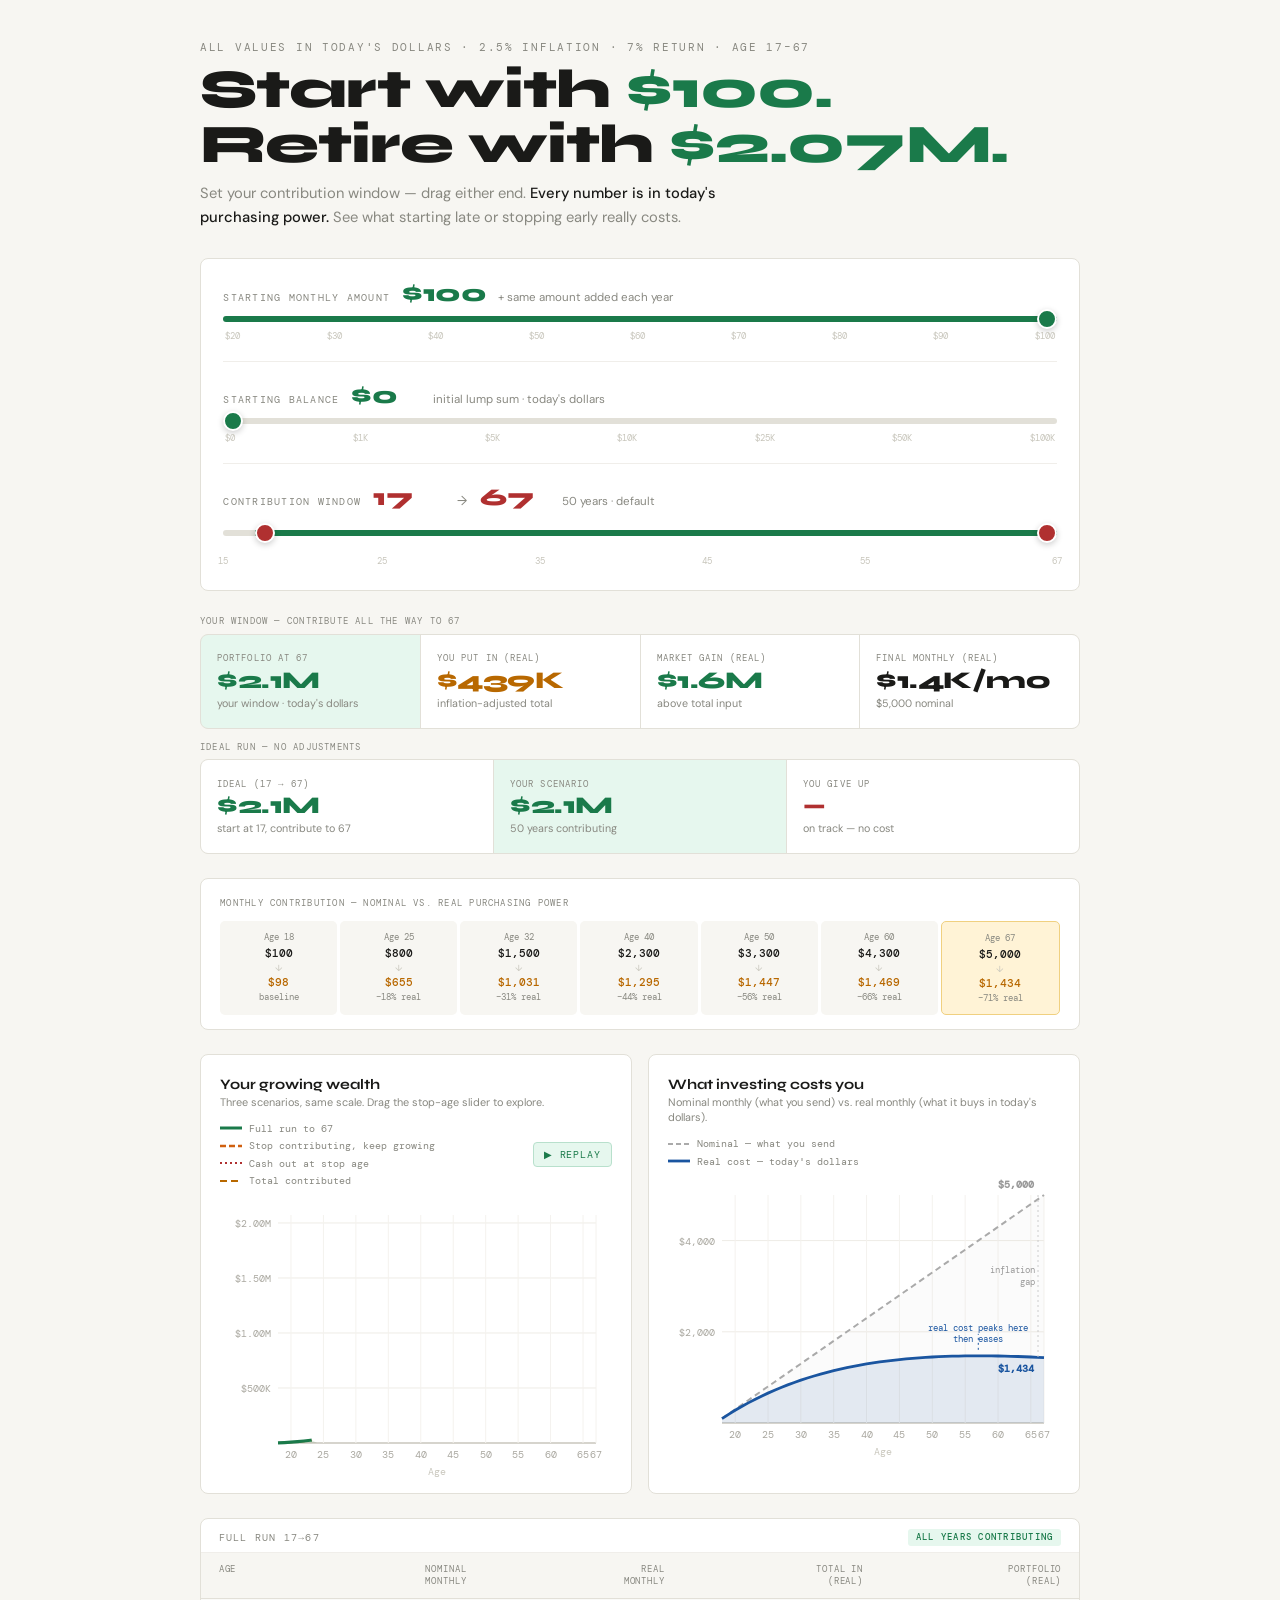
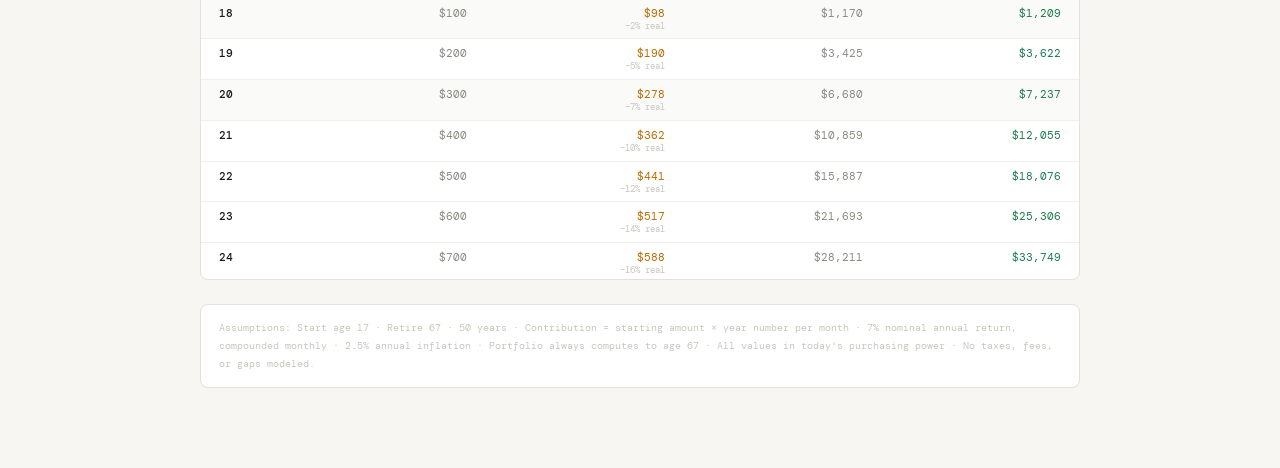
==== hundred-dollar-habit.html @ 75560ba8 "fix: move pointer:coarse rules after dual-range base CSS so touch sizes apply" ====
<!DOCTYPE html>
<html lang="en">
<head>
<meta charset="UTF-8">
<meta name="viewport" content="width=device-width, initial-scale=1.0">
<meta name="description" content="See what happens when you invest $100 a month starting at 17 — every number in today's purchasing power.">
<meta property="og:title" content="The $100 Habit — Retire with millions?">
<meta property="og:description" content="Invest $100/mo starting at 17. Every number is in today's purchasing power. Drag the sliders to see what stopping early really costs.">
<meta property="og:type" content="website">
<meta name="theme-color" content="#f7f6f2">
<title>The $100 Habit</title>
<link href="https://fonts.googleapis.com/css2?family=Syne:wght@700;800&family=DM+Mono:wght@400;500&family=DM+Sans:wght@300;400;500&display=swap" rel="stylesheet">
<style>
*,*::before,*::after{box-sizing:border-box;margin:0;padding:0}
:root{
  --bg:#f7f6f2;--surface:#fff;--border:#e2e0d8;--rule:#f0eeea;
  --ink:#1a1a18;--muted:#888880;--faint:#c8c6bc;
  --green:#1a7a4a;--green-l:#e6f7ee;--green-d:#0f4f30;
  --amber:#b86800;--amber-l:#fff3d6;
  --red:#b03030;--red-l:#fdecea;
  --orange:#d06010;--orange-l:#fff0e0;
  --blue:#1a55a0;--blue-l:#e4eefb;
  --head:'Syne',sans-serif;--mono:'DM Mono',monospace;--body:'DM Sans',sans-serif;
}
body{background:var(--bg);color:var(--ink);font-family:var(--body);min-height:100vh;padding:2.5rem 1.5rem 5rem}
.wrap{max-width:880px;margin:0 auto}

.eyebrow{font-family:var(--mono);font-size:.67rem;letter-spacing:.16em;text-transform:uppercase;color:var(--muted);margin-bottom:.5rem}
h1{font-family:var(--head);font-size:clamp(1.9rem,5vw,3.4rem);font-weight:800;line-height:1.02;letter-spacing:-.02em;margin-bottom:.5rem}
h1 em{font-style:normal;color:var(--green)}
.subtitle{font-size:.92rem;color:var(--muted);line-height:1.65;max-width:560px;margin-bottom:1.8rem}
.subtitle strong{color:var(--ink);font-weight:500}

/* SLIDERS */
.sliders-wrap{background:var(--surface);border:1px solid var(--border);border-radius:8px;padding:1.2rem 1.4rem;margin-bottom:1.5rem;display:flex;flex-direction:column;gap:1.2rem}
.slider-row{display:flex;flex-direction:column;gap:.5rem}
.slider-top{display:flex;align-items:baseline;gap:.75rem;flex-wrap:wrap}
.slider-label{font-family:var(--mono);font-size:.6rem;letter-spacing:.13em;text-transform:uppercase;color:var(--muted)}
.slider-val{font-family:var(--head);font-size:1.5rem;font-weight:800;letter-spacing:-.02em;min-width:70px}
.slider-val.green{color:var(--green)}
.slider-val.red{color:var(--red)}
.slider-sub{font-size:.72rem;color:var(--muted)}
.slider-divider{border:none;border-top:1px solid var(--rule);margin:0}

input[type=range].green-track{--t:var(--green)}
input[type=range].red-track{--t:var(--red)}
input[type=range]{width:100%;-webkit-appearance:none;appearance:none;height:6px;border-radius:3px;
  background:linear-gradient(to right,var(--t,var(--green)) 0%,var(--t,var(--green)) var(--pct,50%),#e2e0d8 var(--pct,50%),#e2e0d8 100%);
  outline:none;cursor:pointer;touch-action:none;-webkit-tap-highlight-color:transparent}
input[type=range].green-track::-webkit-slider-thumb{-webkit-appearance:none;width:20px;height:20px;border-radius:50%;background:var(--green);border:2px solid #fff;box-shadow:0 2px 6px rgba(0,0,0,.2)}
input[type=range].red-track::-webkit-slider-thumb{-webkit-appearance:none;width:20px;height:20px;border-radius:50%;background:var(--red);border:2px solid #fff;box-shadow:0 2px 6px rgba(0,0,0,.2)}
input[type=range].green-track::-moz-range-thumb{width:20px;height:20px;border-radius:50%;background:var(--green);border:2px solid #fff}
input[type=range].red-track::-moz-range-thumb{width:20px;height:20px;border-radius:50%;background:var(--red);border:2px solid #fff}
.slider-ticks{display:flex;justify-content:space-between;font-family:var(--mono);font-size:.56rem;color:var(--faint);padding:0 2px}

/* STATS GRID */
.stats-full{display:grid;grid-template-columns:repeat(4,1fr);gap:1px;background:var(--border);border:1px solid var(--border);border-radius:8px;overflow:hidden;margin-bottom:.75rem}
.stats-stop{display:grid;grid-template-columns:repeat(3,1fr);gap:1px;background:var(--border);border:1px solid var(--border);border-radius:8px;overflow:hidden;margin-bottom:1.5rem}
.stat{background:var(--surface);padding:1.1rem 1rem}
.stat.hero-g{background:var(--green-l)}
.stat.hero-o{background:var(--orange-l)}
.stat.hero-r{background:var(--red-l)}
.st-label{font-family:var(--mono);font-size:.57rem;letter-spacing:.12em;text-transform:uppercase;color:var(--muted);margin-bottom:.3rem}
.st-val{font-family:var(--head);font-size:1.5rem;font-weight:800;letter-spacing:-.02em;line-height:1;margin-bottom:.18rem}
.st-val.g{color:var(--green)}.st-val.a{color:var(--amber)}.st-val.o{color:var(--orange)}.st-val.r{color:var(--red)}
.st-sub{font-size:.67rem;color:var(--muted)}
.stats-label{font-family:var(--mono);font-size:.58rem;letter-spacing:.13em;text-transform:uppercase;color:var(--muted);margin-bottom:.4rem}

/* DECAY */
.decay{background:var(--surface);border:1px solid var(--border);border-radius:8px;padding:1.1rem 1.2rem .9rem;margin-bottom:1.5rem}
.section-label{font-family:var(--mono);font-size:.59rem;letter-spacing:.13em;text-transform:uppercase;color:var(--muted);margin-bottom:.8rem}
.decay-row{display:flex;gap:3px}
.dc{flex:1;background:var(--bg);border-radius:5px;padding:.6rem .45rem;text-align:center}
.dc.last{background:var(--amber-l);border:1px solid #f0d080}
.dc-age{font-family:var(--mono);font-size:.57rem;color:var(--muted);margin-bottom:.2rem}
.dc-nom{font-family:var(--mono);font-size:.7rem;font-weight:500;color:var(--ink)}
.dc-arr{font-size:.55rem;color:var(--faint);margin:.1rem 0}
.dc-real{font-family:var(--mono);font-size:.7rem;font-weight:500;color:var(--amber)}
.dc-pct{font-family:var(--mono);font-size:.55rem;color:var(--muted);margin-top:.1rem}

/* CHARTS */
.charts{display:grid;grid-template-columns:1fr 1fr;gap:1rem;margin-bottom:1.5rem}
.chart-panel{background:var(--surface);border:1px solid var(--border);border-radius:8px;padding:1.3rem 1.2rem .9rem}
.cp-title{font-family:var(--head);font-size:.9rem;font-weight:700;margin-bottom:.12rem}
.cp-sub{font-size:.68rem;color:var(--muted);margin-bottom:.75rem;line-height:1.4}
.legend{display:flex;flex-direction:column;gap:.28rem;margin-bottom:.6rem}
.li{display:flex;align-items:center;gap:.42rem;font-size:.65rem;font-family:var(--mono);color:var(--muted)}
.li-sw{width:22px;height:12px;flex-shrink:0;display:flex;align-items:center}
.li-sw svg{width:22px;height:12px;overflow:visible}
.chart-outer{position:relative;width:100%;padding-bottom:72%}
.chart-outer canvas{position:absolute;inset:0;width:100%!important;height:100%!important;cursor:crosshair}

.replay-btn{display:inline-flex;align-items:center;gap:.4rem;font-family:var(--mono);font-size:.63rem;letter-spacing:.08em;text-transform:uppercase;color:var(--green);background:var(--green-l);border:1px solid #b8e0cc;border-radius:4px;padding:.32rem .65rem;cursor:pointer;margin-bottom:.6rem;transition:background .15s}
.replay-btn:hover{background:#d4f0e2}

/* TABLE */
.table-wrap{background:var(--surface);border:1px solid var(--border);border-radius:8px;overflow:hidden;margin-bottom:1.5rem}
.thead{display:grid;grid-template-columns:50px 1fr 1fr 1fr 1fr;background:var(--bg);border-bottom:1px solid var(--border);padding:.6rem 1.1rem;gap:4px}
.th{font-family:var(--mono);font-size:.57rem;letter-spacing:.1em;text-transform:uppercase;color:var(--muted);text-align:right;line-height:1.4}
.th:first-child{text-align:left}
.tbody{max-height:280px;overflow-y:auto}
.tbody::-webkit-scrollbar{width:3px}
.tbody::-webkit-scrollbar-thumb{background:var(--faint);border-radius:2px}
.trow{display:grid;grid-template-columns:50px 1fr 1fr 1fr 1fr;padding:.43rem 1.1rem;border-bottom:1px solid var(--rule);gap:4px;transition:background .1s}
.trow:hover{background:var(--bg)}
.trow.hi{background:#fafaf8}
.td{font-family:var(--mono);font-size:.69rem;color:var(--muted);text-align:right}
.td:first-child{text-align:left;color:var(--ink);font-weight:500}
.td.g{color:var(--green)}.td.a{color:var(--amber)}.td.o{color:var(--orange)}
.td .sub{display:block;font-size:.55rem;color:var(--faint)}

.table-mode-label{font-family:var(--mono);font-size:.6rem;letter-spacing:.13em;text-transform:uppercase;padding:.6rem 1.1rem .4rem;color:var(--muted);border-bottom:1px solid var(--rule);display:flex;justify-content:space-between;align-items:center}
.table-mode-label span.badge{font-size:.58rem;padding:.15rem .5rem;border-radius:3px;font-weight:500}
.badge-full{background:var(--green-l);color:var(--green)}
.badge-stop{background:var(--red-l);color:var(--red)}
.trow-divider{padding:.35rem 1.1rem;background:#fdf0ee;border-bottom:1px solid #f0c8c0;border-top:1px solid #f0c8c0;font-family:var(--mono);font-size:.62rem;color:var(--red);letter-spacing:.05em}
.trow.stop-row{border-left:3px solid var(--red);background:#fef8f8}
.trow.coasting{border-left:3px solid #d06010;background:#fffaf5}
.trow.coasting .td:nth-child(2),.trow.coasting .td:nth-child(3){color:var(--faint)}

.footnote{font-family:var(--mono);font-size:.6rem;color:var(--faint);line-height:1.85;padding:.9rem 1.1rem;border:1px solid var(--border);border-radius:8px;background:var(--surface)}

#tip{position:fixed;background:#1c1c1a;color:#f0f0ec;border-radius:7px;padding:.7rem .95rem;font-family:var(--mono);font-size:.65rem;pointer-events:none;z-index:200;display:none;line-height:1.85;min-width:220px;box-shadow:0 6px 24px rgba(0,0,0,.28)}
.tip-head{font-family:var(--head);font-weight:700;font-size:.85rem;margin-bottom:.35rem;border-bottom:1px solid #333;padding-bottom:.3rem}
.tip-g{color:#5fd48a}.tip-o{color:#f0a050}.tip-r{color:#f07070}.tip-a{color:#f0b040}.tip-b{color:#70b0f0}.tip-m{color:#888;font-size:.6rem;margin-top:.15rem}

@media(max-width:700px){
  .stats-full,.stats-stop{grid-template-columns:1fr 1fr}
  .stats-stop .stat:last-child{grid-column:1/-1}
  .st-val{font-size:1.35rem}
  .stat{padding:1rem .85rem}
}
@media(max-width:620px){
  body{padding:1.5rem 1rem 3rem}
  .sliders-wrap{padding:1rem .9rem;gap:1rem}
  .slider-val{font-size:1.25rem;min-width:54px}
  .slider-ticks span:nth-child(even){display:none}
  .charts{grid-template-columns:1fr}
  .chart-outer{padding-bottom:62%}
  .decay-row{flex-wrap:wrap}
  .dc{min-width:calc(33% - 3px)}
  .thead,.trow{grid-template-columns:44px 1fr 1fr 1fr}
  .th:nth-child(3),.td:nth-child(3){display:none}
  .thead,.trow{padding-left:.8rem;padding-right:.8rem}
  #tip{min-width:0;max-width:calc(100vw - 20px)}
}
@media(max-width:380px){
  .st-val{font-size:1.2rem}
  .subtitle{font-size:.85rem}
}
/* Dual-handle range slider */
.dual-range{position:relative;height:22px;margin:2px 0}
.dual-track{position:absolute;top:50%;left:0;right:0;height:6px;border-radius:3px;transform:translateY(-50%);pointer-events:none;background:var(--border)}
.dual-range input[type=range]{position:absolute;top:50%;left:0;transform:translateY(-50%);width:100%;margin:0;height:6px;background:transparent;pointer-events:none;-webkit-appearance:none;appearance:none;outline:none}
.dual-range input[type=range]::-webkit-slider-thumb{pointer-events:all;-webkit-appearance:none;width:20px;height:20px;border-radius:50%;background:var(--red);border:2px solid #fff;box-shadow:0 2px 6px rgba(0,0,0,.2);cursor:pointer}
.dual-range input[type=range]::-moz-range-thumb{pointer-events:all;width:20px;height:20px;border-radius:50%;background:var(--red);border:2px solid #fff;cursor:pointer}
/* Absolutely-positioned ticks so they align precisely with slider positions */
.window-ticks{position:relative;height:16px;margin-top:1px}
.window-ticks span{position:absolute;transform:translateX(-50%);font-family:var(--mono);font-size:.56rem;color:var(--faint)}

/* bigger touch targets on touch devices — must come after base slider rules */
@media(pointer:coarse){
  .slider-row>input[type=range]{height:26px;background-clip:content-box;padding:10px 0}
  input[type=range].green-track::-webkit-slider-thumb,
  input[type=range].red-track::-webkit-slider-thumb{width:26px;height:26px}
  input[type=range].green-track::-moz-range-thumb,
  input[type=range].red-track::-moz-range-thumb{width:26px;height:26px}
  .dual-range{height:32px}
  .dual-range input[type=range]{height:32px}
  .dual-range input[type=range]::-webkit-slider-thumb{width:26px;height:26px}
  .dual-range input[type=range]::-moz-range-thumb{width:26px;height:26px}
}
</style>
</head>
<body>
<div class="wrap">

<p class="eyebrow" id="eyebrow">All Values in Today's Dollars · 2.5% Inflation · 7% Return · Age 17–67</p>
<h1>Start with <em id="h1-amount">$100.</em><br>Retire with <em id="h1-result">$2.1M.</em></h1>
<p class="subtitle">Set your contribution window — drag either end. <strong>Every number is in today's purchasing power.</strong> See what starting late or stopping early really costs.</p>

<!-- SLIDERS -->
<div class="sliders-wrap">
  <div class="slider-row">
    <div class="slider-top">
      <span class="slider-label">Starting monthly amount</span>
      <span class="slider-val green" id="amt-display">$100</span>
      <span class="slider-sub">+ same amount added each year</span>
    </div>
    <input type="range" class="green-track" id="amt-slider" min="1" max="9" value="9" step="1">
    <div class="slider-ticks">
      <span>$20</span><span>$30</span><span>$40</span><span>$50</span><span>$60</span>
      <span>$70</span><span>$80</span><span>$90</span><span>$100</span>
    </div>
  </div>
  <hr class="slider-divider">
  <div class="slider-row">
    <div class="slider-top">
      <span class="slider-label">Starting balance</span>
      <span class="slider-val green" id="init-display">$0</span>
      <span class="slider-sub">initial lump sum · today's dollars</span>
    </div>
    <input type="range" class="green-track" id="init-slider" min="0" max="6" value="0" step="1">
    <div class="slider-ticks">
      <span>$0</span><span>$1K</span><span>$5K</span><span>$10K</span><span>$25K</span><span>$50K</span><span>$100K</span>
    </div>
  </div>
  <hr class="slider-divider">
  <div class="slider-row">
    <div class="slider-top">
      <span class="slider-label">Contribution window</span>
      <span class="slider-val red" id="start-age-display">17</span>
      <span class="slider-sub" style="font-size:.82rem;padding:0 .1rem">→</span>
      <span class="slider-val red" id="stop-age-display">67</span>
      <span class="slider-sub" id="window-sub">50 years · default</span>
    </div>
    <div class="dual-range">
      <div class="dual-track" id="dual-track"></div>
      <input type="range" id="start-age-slider" min="15" max="67" value="17" step="1">
      <input type="range" id="stop-age-slider" min="15" max="67" value="67" step="1">
    </div>
    <div class="window-ticks">
      <span style="left:0%">15</span>
      <span style="left:19%">25</span>
      <span style="left:38%">35</span>
      <span style="left:58%">45</span>
      <span style="left:77%">55</span>
      <span style="left:100%">67</span>
    </div>
  </div>
</div>

<!-- FULL-RUN STATS -->
<div class="stats-label" id="full-stats-label">Your window — contribute all the way to 67</div>
<div class="stats-full" id="stats-full"></div>

<!-- COMPARISON STATS -->
<div id="stop-stats-wrap">
  <div class="stats-label" id="stop-stats-label">vs. ideal (start at 17, full run)</div>
  <div class="stats-stop" id="stats-stop"></div>
</div>

<div class="decay">
  <div class="section-label">Monthly contribution — nominal vs. real purchasing power</div>
  <div class="decay-row" id="decay-row"></div>
</div>

<div class="charts">
  <div class="chart-panel">
    <div class="cp-title">Your growing wealth</div>
    <div class="cp-sub">Three scenarios, same scale. Drag the stop-age slider to explore.</div>
    <div style="display:flex;align-items:center;justify-content:space-between;flex-wrap:wrap;gap:.5rem">
      <div class="legend">
        <div class="li"><div class="li-sw"><svg><line x1="0" y1="6" x2="22" y2="6" stroke="#1a7a4a" stroke-width="3"/></svg></div>Full run to 67</div>
        <div class="li"><div class="li-sw"><svg><line x1="0" y1="6" x2="22" y2="6" stroke="#d06010" stroke-width="2.5" stroke-dasharray="6,3"/></svg></div>Stop contributing, keep growing</div>
        <div class="li"><div class="li-sw"><svg><line x1="0" y1="6" x2="22" y2="6" stroke="#b03030" stroke-width="2" stroke-dasharray="2,3"/></svg></div>Cash out at stop age</div>
        <div class="li"><div class="li-sw"><svg><line x1="0" y1="6" x2="22" y2="6" stroke="#b86800" stroke-width="1.8" stroke-dasharray="7,4"/></svg></div>Total contributed</div>
      </div>
      <button class="replay-btn" id="replay-btn">▶ replay</button>
    </div>
    <div class="chart-outer"><canvas id="chart1"></canvas></div>
  </div>
  <div class="chart-panel">
    <div class="cp-title">What investing costs you</div>
    <div class="cp-sub">Nominal monthly (what you send) vs. real monthly (what it buys in today's dollars).</div>
    <div class="legend">
      <div class="li"><div class="li-sw"><svg><line x1="0" y1="6" x2="22" y2="6" stroke="#aaa" stroke-width="2" stroke-dasharray="5,3"/></svg></div>Nominal — what you send</div>
      <div class="li"><div class="li-sw"><svg><line x1="0" y1="6" x2="22" y2="6" stroke="#1a55a0" stroke-width="2.8"/></svg></div>Real cost — today's dollars</div>
    </div>
    <div class="chart-outer"><canvas id="chart2"></canvas></div>
  </div>
</div>

<div class="table-wrap">
  <div class="table-mode-label" id="table-mode-label"></div>
  <div class="thead">
    <div class="th">Age</div>
    <div class="th">Nominal<br>Monthly</div>
    <div class="th">Real<br>Monthly</div>
    <div class="th">Total In<br>(Real)</div>
    <div class="th">Portfolio<br>(Real)</div>
  </div>
  <div class="tbody" id="tbody"></div>
</div>

<div class="footnote" id="footnote">
  Assumptions: Start age 17 · Retire 67 · 50 years · Contribution = starting amount × year number per month · 7% nominal annual return, compounded monthly · 2.5% annual inflation · Portfolio always computes to age 67 · All values in today's purchasing power · No taxes, fees, or gaps modeled.
</div>
</div>
<div id="tip"></div>

<script>
// ── MODEL ─────────────────────────────────────────────────
const EA=67, MN=0.07/12, MI=0.025/12, WIN_MIN=15;
let rows=[], startAmt=100, initAmt=0, startAge=17, stopAge=67, cachedStopRows=[];

function buildRows(start){
  let port=initAmt,infl=1,totNom=0;
  const r=[];
  for(let yr=1;yr<=EA-startAge;yr++){
    const mNom=start*yr;
    for(let m=0;m<12;m++){
      port=port*(1+MN)+mNom;
      totNom+=mNom;
      infl*=(1+MI);
    }
    r.push({age:startAge+yr,yr,mNom,mReal:mNom/infl,totNom,
      totReal:totNom/infl,portReal:port/infl,portNom:port});
  }
  return r;
}

// contributions stop at sAge but portfolio keeps compounding to EA
function buildStopRows(start,sAge){
  let port=initAmt,infl=1,totNom=0;
  const r=[];
  for(let yr=1;yr<=EA-startAge;yr++){
    const age=startAge+yr;
    const mNom=age<=sAge?start*yr:0;
    for(let m=0;m<12;m++){
      port=port*(1+MN)+mNom;
      totNom+=mNom;
      infl*=(1+MI);
    }
    r.push({age,portReal:port/infl,totReal:totNom/infl});
  }
  return r;
}

function cf(n){return '$'+Math.round(n).toLocaleString()}
function sf(n){
  if(n>=1e6)return '$'+(n/1e6).toFixed(2)+'M';
  if(n>=1e3)return '$'+(n/1e3).toFixed(0)+'K';
  return '$'+Math.round(n);
}
// Compact format for stat tiles: $2.1M / $847K / $1.4K
function ssf(n){
  if(n>=1e6)return '$'+(n/1e6).toFixed(1)+'M';
  if(n>=100e3)return '$'+(n/1e3).toFixed(0)+'K';
  if(n>=1e3)return '$'+(n/1e3).toFixed(1)+'K';
  return '$'+Math.round(n);
}
// Pick clean y-axis gridlines (~5 ticks) for any maxP
function niceYTicks(maxP,target=5){
  const raw=maxP/target;
  const mag=Math.pow(10,Math.floor(Math.log10(raw)));
  const step=[1,2,2.5,5,10].map(f=>f*mag).find(s=>s>=raw)||10*mag;
  const ticks=[];
  for(let v=step;v<=maxP*1.08;v+=step)ticks.push(v);
  return ticks;
}
// Reference portfolio: 17→67 full run at current startAmt (always the ideal baseline)
function baselinePort(start){
  let port=initAmt,infl=1;
  for(let yr=1;yr<=EA-17;yr++){
    const mNom=start*yr;
    for(let m=0;m<12;m++){port=port*(1+MN)+mNom;infl*=(1+MI);}
  }
  return port/infl;
}
// Dynamic x-axis age labels based on current startAge
function chartXAges(){
  const ages=[];
  let a=Math.ceil((startAge+1)/5)*5;
  while(a<=EA){ages.push(a);a+=5;}
  if(!ages.length||ages[ages.length-1]!==EA)ages.push(EA);
  return ages;
}

// ── ANIMATION ─────────────────────────────────────────────
let animProgress=0, animFrame=null;
const ANIM_DURATION=5000;

function startAnim(){
  if(window.matchMedia('(prefers-reduced-motion:reduce)').matches){animProgress=1;drawChart1();return;}
  if(animFrame){cancelAnimationFrame(animFrame);animFrame=null;}
  animProgress=0;
  const t0=performance.now();
  function step(now){
    const t=Math.min((now-t0)/ANIM_DURATION,1);
    animProgress=t<0.5?4*t*t*t:(1-Math.pow(-2*t+2,3)/2);
    drawChart1();
    if(t<1){animFrame=requestAnimationFrame(step);}
    else{animProgress=1;drawChart1();animFrame=null;}
  }
  animFrame=requestAnimationFrame(step);
}

// ── UI UPDATE ─────────────────────────────────────────────
function update(){
  cachedStopRows=buildStopRows(startAmt,stopAge);
  const L=rows[rows.length-1];
  const stopRows=cachedStopRows;
  const isDefault=startAge===17&&stopAge===EA;
  const isFullRun=stopAge===EA;
  const yrs=stopAge-startAge;

  // eyebrow + heading
  document.getElementById('eyebrow').textContent=
    `All Values in Today's Dollars · 2.5% Inflation · 7% Return · Age ${startAge}–67`;
  document.getElementById('h1-amount').textContent='$'+startAmt+'.';
  document.getElementById('h1-result').textContent=sf(L.portReal)+'.';

  // full-run stats (your window, always contributing to 67)
  document.getElementById('full-stats-label').textContent=
    isDefault?'Your window — contribute all the way to 67':
    `Your window (${startAge}→67) — full contribution run`;
  document.getElementById('stats-full').innerHTML=[
    {label:'Portfolio at 67',val:ssf(L.portReal),cls:'g',hero:'hero-g',sub:"your window · today's dollars"},
    {label:'You put in (real)',val:ssf(L.totReal+initAmt),cls:'a',hero:'',sub:initAmt>0?'contributions + starting balance':'inflation-adjusted total'},
    {label:'Market gain (real)',val:ssf(L.portReal-L.totReal-initAmt),cls:'g',hero:'',sub:'above total input'},
    {label:'Final monthly (real)',val:ssf(L.mReal)+'/mo',cls:'',hero:'',sub:'$'+L.mNom.toLocaleString()+' nominal'},
  ].map(x=>`<div class="stat ${x.hero}"><div class="st-label">${x.label}</div><div class="st-val ${x.cls}">${x.val}</div><div class="st-sub">${x.sub}</div></div>`).join('');

  // comparison stats: always baseline vs. your actual scenario (with stopAge applied)
  const baseP=baselinePort(startAmt);
  const yourP=stopRows[stopRows.length-1].portReal;
  const costP=Math.max(0,baseP-yourP);
  const costPct=Math.round(costP/baseP*100);
  const windowDesc=isDefault?`${yrs} years contributing`:
    isFullRun?`start ${startAge}, contribute to 67`:
    startAge===17?`stop at ${stopAge}, coast to 67`:
    `age ${startAge}→${stopAge}, coast to 67`;

  document.getElementById('stop-stats-label').textContent=
    isDefault?'Ideal run — no adjustments':
    startAge>17&&stopAge<EA?'Your window vs. ideal (17→67)':
    startAge>17?`Late start vs. ideal (17→67)`:
    `Early stop vs. ideal (17→67)`;

  document.getElementById('stats-stop').innerHTML=[
    {label:'Ideal (17 → 67)',val:ssf(baseP),cls:'g',hero:'',sub:'start at 17, contribute to 67'},
    {label:'Your scenario',val:ssf(yourP),cls:isDefault?'g':'o',hero:isDefault?'hero-g':'hero-o',sub:windowDesc},
    {label:'You give up',val:isDefault?'—':ssf(costP),cls:'r',hero:'',sub:isDefault?'on track — no cost':`${costPct}% of the ideal pot`},
  ].map(x=>`<div class="stat ${x.hero}"><div class="st-label">${x.label}</div><div class="st-val ${x.cls}">${x.val}</div><div class="st-sub">${x.sub}</div></div>`).join('');

  // decay strip: ages within the contribution window
  const decPool=[startAge+1,25,32,40,50,60].filter(a=>a>startAge&&a<=stopAge);
  const decAges=[...new Set([startAge+1,...decPool,...(stopAge<EA?[stopAge]:[]),67])].sort((a,b)=>a-b);
  document.getElementById('decay-row').innerHTML=decAges.map(age=>{
    const d=rows.find(r=>r.age===age)||rows[0];
    const pct=Math.round((1-d.mReal/d.mNom)*100);
    const isStop=age===stopAge&&age!==67;
    const isFirst=age===decAges[0];
    return `<div class="dc${isStop||age===67?' last':''}">
      <div class="dc-age">Age ${age}${isStop?' ★':''}</div>
      <div class="dc-nom">$${d.mNom.toLocaleString()}</div>
      <div class="dc-arr">↓</div>
      <div class="dc-real">$${Math.round(d.mReal).toLocaleString()}</div>
      <div class="dc-pct">${isFirst?'baseline':'−'+pct+'% real'}</div>
    </div>`;
  }).join('');

  // table
  const modeLabel=document.getElementById('table-mode-label');
  const hiSet=new Set([18,20,25,30,35,40,45,50,55,60,65,67]);

  if(isFullRun){
    modeLabel.innerHTML=`Full run ${startAge}→67 <span class="badge badge-full">all years contributing</span>`;
    document.getElementById('tbody').innerHTML=rows.map(r=>{
      const e=Math.round((1-r.mReal/r.mNom)*100);
      return `<div class="trow${hiSet.has(r.age)?' hi':''}">
        <div class="td">${r.age}</div>
        <div class="td">$${r.mNom.toLocaleString()}</div>
        <div class="td a">$${Math.round(r.mReal).toLocaleString()}<span class="sub">−${e}% real</span></div>
        <div class="td">${cf(r.totReal)}</div>
        <div class="td g">${cf(r.portReal)}</div>
      </div>`;
    }).join('');
  }else{
    modeLabel.innerHTML=`Stop at ${stopAge}, coast to 67 <span class="badge badge-stop">★ = stop point</span>`;
    let dividerInserted=false;
    document.getElementById('tbody').innerHTML=rows.map((r,i)=>{
      const sr=stopRows[i];
      const isStopRow=r.age===stopAge;
      const isCoasting=r.age>stopAge;
      const e=Math.round((1-r.mReal/r.mNom)*100);
      let divider='';
      if(isCoasting&&!dividerInserted){
        dividerInserted=true;
        divider=`<div class="trow-divider">▼ contributions stopped · portfolio compounding on its own to 67</div>`;
      }
      const rowClass=isStopRow?'stop-row':isCoasting?'coasting':hiSet.has(r.age)?'hi':'';
      const monthlyCell=isCoasting
        ?`<div class="td" style="color:var(--faint)">—</div><div class="td" style="color:var(--faint)">—</div>`
        :`<div class="td">$${r.mNom.toLocaleString()}</div>
           <div class="td a">$${Math.round(r.mReal).toLocaleString()}<span class="sub">−${e}% real</span></div>`;
      return divider+`<div class="trow ${rowClass}">
        <div class="td">${r.age}${isStopRow?' ★':''}</div>
        ${monthlyCell}
        <div class="td">${cf(sr.totReal)}</div>
        <div class="td ${isCoasting?'o':'g'}">${cf(sr.portReal)}</div>
      </div>`;
    }).join('');
  }

  drawChart1();
  drawChart2();
}

// ── SLIDERS ────────────────────────────────────────────────
const amtSlider=document.getElementById('amt-slider');
const initSlider=document.getElementById('init-slider');
const startAgeSlider=document.getElementById('start-age-slider');
const stopAgeSlider=document.getElementById('stop-age-slider');
const amounts=[20,30,40,50,60,70,80,90,100];
const initAmounts=[0,1000,5000,10000,25000,50000,100000];

function pct(slider){
  return ((+slider.value - +slider.min)/(+slider.max - +slider.min)*100)+'%';
}
function syncSlider(sl){sl.style.setProperty('--pct',pct(sl));}

function syncWindowSlider(){
  const pctL=(startAge-WIN_MIN)/(EA-WIN_MIN)*100;
  const pctR=(stopAge-WIN_MIN)/(EA-WIN_MIN)*100;
  document.getElementById('dual-track').style.background=
    `linear-gradient(to right,var(--border) ${pctL}%,var(--green) ${pctL}%,var(--green) ${pctR}%,var(--border) ${pctR}%)`;
  document.getElementById('start-age-display').textContent=startAge;
  document.getElementById('stop-age-display').textContent=stopAge;
  const yrs=stopAge-startAge;
  document.getElementById('window-sub').textContent=
    startAge===17&&stopAge===67?`${yrs} years · default`:`${yrs} year${yrs===1?'':'s'}`;
  // keep left thumb above right when handles are close, so user can always drag left
  startAgeSlider.style.zIndex=startAge>=stopAge-3?3:2;
}

amtSlider.addEventListener('input',()=>{
  startAmt=amounts[+amtSlider.value-1];
  document.getElementById('amt-display').textContent='$'+startAmt;
  syncSlider(amtSlider);
  rows=buildRows(startAmt);
  update();
});

initSlider.addEventListener('input',()=>{
  initAmt=initAmounts[+initSlider.value];
  document.getElementById('init-display').textContent=initAmt===0?'$0':ssf(initAmt);
  syncSlider(initSlider);
  rows=buildRows(startAmt);
  update();
});

startAgeSlider.addEventListener('input',()=>{
  startAge=Math.min(+startAgeSlider.value, stopAge-2);
  startAgeSlider.value=startAge;
  syncWindowSlider();
  rows=buildRows(startAmt);
  update();
});

stopAgeSlider.addEventListener('input',()=>{
  stopAge=Math.max(+stopAgeSlider.value, startAge+2);
  stopAgeSlider.value=stopAge;
  syncWindowSlider();
  update();
});

document.getElementById('replay-btn').addEventListener('click',startAnim);

// ── CANVAS HELPERS ─────────────────────────────────────────
const tip=document.getElementById('tip');
let hover1=-1,hover2=-1;

function setupCanvas(canvas){
  const W=canvas.offsetWidth,H=canvas.offsetHeight;
  if(!W||!H)return null;
  const dpr=window.devicePixelRatio||1;
  canvas.width=W*dpr;canvas.height=H*dpr;
  const ctx=canvas.getContext('2d');
  ctx.scale(dpr,dpr);
  return{ctx,W,H};
}

function drawAxes(ctx,W,H,PL,PR,PT,PB,yTicks,yMax,xAges,yFmt){
  const CW=W-PL-PR,CH=H-PT-PB;
  const xS=i=>PL+(i/(rows.length-1))*CW;
  const yS=v=>PT+CH-(v/yMax)*CH;
  ctx.font='10px DM Mono,monospace';
  yTicks.forEach(v=>{
    const y=yS(v);
    ctx.strokeStyle='#eeece6';ctx.lineWidth=1;
    ctx.beginPath();ctx.moveTo(PL,y);ctx.lineTo(W-PR,y);ctx.stroke();
    ctx.fillStyle='#aaa8a0';ctx.textAlign='right';
    ctx.fillText(yFmt(v),PL-7,y+4);
  });
  ctx.strokeStyle='#c8c6bc';ctx.lineWidth=1.5;
  ctx.beginPath();ctx.moveTo(PL,PT+CH);ctx.lineTo(W-PR,PT+CH);ctx.stroke();
  ctx.fillStyle='#aaa8a0';ctx.textAlign='center';
  xAges.forEach(age=>{
    const idx=rows.findIndex(r=>r.age===age);if(idx<0)return;
    const x=xS(idx);
    ctx.strokeStyle='#f4f2ee';ctx.lineWidth=1;
    ctx.beginPath();ctx.moveTo(x,PT);ctx.lineTo(x,PT+CH);ctx.stroke();
    ctx.fillText(age,x,PT+CH+15);
  });
  ctx.fillStyle='#c8c6bc';ctx.fillText('Age',PL+CW/2,H-4);
  return{xS,yS,CW,CH};
}

function clippedPath(ctx,xS,yS,vals,clipFrac){
  const count=Math.max(1,Math.floor(vals.length*clipFrac));
  ctx.beginPath();
  for(let i=0;i<count;i++){i===0?ctx.moveTo(xS(i),yS(vals[i])):ctx.lineTo(xS(i),yS(vals[i]));}
  if(clipFrac<1&&count<vals.length){
    const f=(vals.length*clipFrac)-Math.floor(vals.length*clipFrac);
    const x0=xS(count-1),x1=xS(count),y0=yS(vals[count-1]),y1=yS(vals[count]);
    ctx.lineTo(x0+(x1-x0)*f,y0+(y1-y0)*f);
  }
}

function areaLine(ctx,xS,yS,vals,color,width,dash,alpha,clip=1){
  const bot=yS(0);
  ctx.save();
  clippedPath(ctx,xS,yS,vals,clip);
  const ei=Math.min(Math.floor(vals.length*clip),vals.length-1);
  ctx.lineTo(xS(ei),bot);ctx.lineTo(xS(0),bot);ctx.closePath();
  ctx.globalAlpha=alpha;ctx.fillStyle=color;ctx.fill();
  ctx.restore();
  ctx.save();
  clippedPath(ctx,xS,yS,vals,clip);
  ctx.strokeStyle=color;ctx.lineWidth=width;ctx.setLineDash(dash);ctx.lineJoin='round';
  ctx.stroke();ctx.setLineDash([]);
  ctx.restore();
}

function dotAt(ctx,x,y,color){
  ctx.beginPath();ctx.arc(x,y,4.5,0,Math.PI*2);
  ctx.fillStyle=color;ctx.fill();
  ctx.strokeStyle='#fff';ctx.lineWidth=1.5;ctx.stroke();
}
function xhair(ctx,x,PT,CH){
  ctx.save();ctx.strokeStyle='#bbb';ctx.lineWidth=1;ctx.setLineDash([4,3]);
  ctx.beginPath();ctx.moveTo(x,PT);ctx.lineTo(x,PT+CH);ctx.stroke();
  ctx.setLineDash([]);ctx.restore();
}

// ── CHART 1: Wealth ───────────────────────────────────────
const c1=document.getElementById('chart1');
function drawChart1(){
  const res=setupCanvas(c1);if(!res)return;
  const{ctx,W,H}=res;
  const PL=58,PR=16,PT=18,PB=36,CH=H-PT-PB;

  const stopRows=cachedStopRows.length?cachedStopRows:buildStopRows(startAmt,stopAge);
  const maxP=Math.max(...rows.map(r=>r.portReal));
  const yTicks=niceYTicks(maxP);
  const{xS,yS}=drawAxes(ctx,W,H,PL,PR,PT,PB,yTicks,maxP,chartXAges(),sf);

  const clip=animProgress;
  const portVals=rows.map(r=>r.portReal);
  const contVals=rows.map(r=>r.totReal);

  areaLine(ctx,xS,yS,contVals,'#b86800',1.8,[7,4],0.05,clip);
  if(stopAge<EA){
    const stopGrowVals=stopRows.map(r=>r.portReal);
    areaLine(ctx,xS,yS,stopGrowVals,'#d06010',2.2,[6,3],0.06,clip);
  }
  areaLine(ctx,xS,yS,portVals,'#1a7a4a',3.2,[],0.10,clip);

  // stop-age vertical line + cash-out dot
  const stopIdx=rows.findIndex(r=>r.age===stopAge);
  if(stopAge<EA&&stopIdx>=0&&clip>=stopIdx/(rows.length-1)){
    const sx=xS(stopIdx);
    ctx.save();ctx.strokeStyle='#b03030';ctx.lineWidth=1.5;ctx.setLineDash([4,3]);
    ctx.beginPath();ctx.moveTo(sx,PT);ctx.lineTo(sx,PT+CH);ctx.stroke();
    ctx.setLineDash([]);
    ctx.font='9px DM Mono,monospace';ctx.fillStyle='#b03030';
    const cashY=yS(rows[stopIdx].portReal);
    dotAt(ctx,sx,cashY,'#b03030');
    // flip label left when stop line is near the right edge
    if(stopIdx/(rows.length-1)>0.75){ctx.textAlign='right';ctx.fillText('cash out: '+cf(rows[stopIdx].portReal),sx-6,cashY-7);}
    else{ctx.textAlign='left';ctx.fillText('cash out: '+cf(rows[stopIdx].portReal),sx+6,cashY-7);}
    ctx.restore();
  }

  // annotations + end labels only when fully drawn
  if(animProgress>=1){
    const L=rows[rows.length-1];
    const lastX=xS(rows.length-1);

    const accIdx=rows.findIndex(r=>r.age===42);
    if(accIdx>=0&&hover1<0){
      const ax=xS(accIdx),ay=yS(rows[accIdx].portReal);
      ctx.save();ctx.strokeStyle='#1a7a4a';ctx.lineWidth=1;ctx.setLineDash([2,3]);
      ctx.beginPath();ctx.moveTo(ax,ay-6);ctx.lineTo(ax,ay-24);ctx.stroke();
      ctx.setLineDash([]);
      ctx.font='9px DM Mono,monospace';ctx.fillStyle='#1a7a4a';ctx.textAlign='left';
      ctx.fillText('compounding takes off',ax+4,ay-26);
      ctx.restore();
    }

    ctx.font='bold 10px DM Mono,monospace';ctx.textAlign='left';
    ctx.fillStyle='#1a7a4a';
    ctx.fillText(cf(L.portReal),lastX-54,yS(L.portReal)-9);
    if(stopAge<EA){
      const sL=stopRows[stopRows.length-1];
      ctx.fillStyle='#d06010';
      ctx.fillText(cf(sL.portReal),lastX-54,yS(sL.portReal)+(sL.portReal<L.portReal?14:-9));
    }
  }

  // hover dots
  if(hover1>=0&&hover1<rows.length&&animProgress>=1){
    const r=rows[hover1];
    xhair(ctx,xS(hover1),PT,CH);
    dotAt(ctx,xS(hover1),yS(r.portReal),'#1a7a4a');
    if(stopAge<EA)dotAt(ctx,xS(hover1),yS(stopRows[hover1].portReal),'#d06010');
    dotAt(ctx,xS(hover1),yS(r.totReal),'#b86800');
  }
}

// ── CHART 2: Monthly cost ─────────────────────────────────
const c2=document.getElementById('chart2');
function drawChart2(){
  const res=setupCanvas(c2);if(!res)return;
  const{ctx,W,H}=res;
  const PL=54,PR=16,PT=18,PB=36,CH=H-PT-PB;
  const maxM=Math.max(...rows.map(r=>r.mNom));
  const yTicks=niceYTicks(maxM,4);

  const{xS,yS}=drawAxes(ctx,W,H,PL,PR,PT,PB,yTicks,maxM,chartXAges(),v=>'$'+v.toLocaleString());

  areaLine(ctx,xS,yS,rows.map(r=>r.mNom),'#aaa',2,[6,4],0.05);
  areaLine(ctx,xS,yS,rows.map(r=>r.mReal),'#1a55a0',2.8,[],0.10);

  // stop-age marker
  const stopIdx=rows.findIndex(r=>r.age===stopAge);
  if(stopAge<EA&&stopIdx>=0){
    const sx=xS(stopIdx);
    ctx.save();ctx.strokeStyle='#b03030';ctx.lineWidth=1.5;ctx.setLineDash([4,3]);
    ctx.beginPath();ctx.moveTo(sx,PT);ctx.lineTo(sx,PT+CH);ctx.stroke();
    ctx.setLineDash([]);
    ctx.font='9px DM Mono,monospace';ctx.fillStyle='#b03030';ctx.textAlign='center';
    ctx.fillText('stop',sx,PT+10);
    ctx.restore();
  }

  // gap bracket + peak annotation
  const L=rows[rows.length-1];
  const lastX=xS(rows.length-1);
  const nomY=yS(L.mNom),realY=yS(L.mReal);
  ctx.save();ctx.strokeStyle='#ccc';ctx.lineWidth=1;ctx.setLineDash([2,3]);
  ctx.beginPath();ctx.moveTo(lastX-6,nomY);ctx.lineTo(lastX-6,realY);ctx.stroke();
  ctx.setLineDash([]);
  ctx.font='9px DM Mono,monospace';ctx.fillStyle='#999';ctx.textAlign='right';
  ctx.fillText('inflation',lastX-9,(nomY+realY)/2-3);
  ctx.fillText('gap',lastX-9,(nomY+realY)/2+9);
  ctx.restore();

  const peakIdx=rows.reduce((b,r,i)=>r.mReal>rows[b].mReal?i:b,0);
  if(hover2<0){
    const px=xS(peakIdx),py=yS(rows[peakIdx].mReal);
    ctx.save();ctx.strokeStyle='#1a55a0';ctx.lineWidth=1;ctx.setLineDash([2,3]);
    ctx.beginPath();ctx.moveTo(px,py-6);ctx.lineTo(px,py-22);ctx.stroke();
    ctx.setLineDash([]);
    ctx.font='9px DM Mono,monospace';ctx.fillStyle='#1a55a0';ctx.textAlign='center';
    ctx.fillText('real cost peaks here',px,py-25);
    ctx.fillText('then eases',px,py-14);
    ctx.restore();
  }

  ctx.font='bold 10px DM Mono,monospace';ctx.textAlign='right';
  ctx.fillStyle='#999';ctx.fillText('$'+L.mNom.toLocaleString(),lastX-10,nomY-7);
  ctx.fillStyle='#1a55a0';ctx.fillText(cf(L.mReal),lastX-10,realY+14);

  if(hover2>=0&&hover2<rows.length){
    const r=rows[hover2];
    xhair(ctx,xS(hover2),PT,CH);
    dotAt(ctx,xS(hover2),yS(r.mNom),'#aaa');
    dotAt(ctx,xS(hover2),yS(r.mReal),'#1a55a0');
  }
}

// ── HOVER ─────────────────────────────────────────────────
function getIdx(canvas,e,PL){
  const rect=canvas.getBoundingClientRect();
  const mx=e.clientX-rect.left;
  const CW=canvas.offsetWidth-PL-16;
  if(mx<PL||mx>PL+CW)return -1;
  return Math.round(((mx-PL)/CW)*(rows.length-1));
}
function showTip(e,r,which){
  const sr=cachedStopRows[rows.indexOf(r)]||cachedStopRows[cachedStopRows.length-1];
  const er=Math.round((1-r.mReal/r.mNom)*100);
  const fullRun=stopAge===EA;
  tip.innerHTML=`<div class="tip-head">Age ${r.age} · Year ${r.yr}</div>`+
    (which==='wealth'
      ?`<div class="tip-g">Full run portfolio: ${cf(r.portReal)}</div>`+
        (!fullRun
          ?`<div class="tip-o">Stop+grow portfolio: ${cf(sr.portReal)}</div>`+
            (r.age===stopAge?`<div class="tip-r">Cash out now: ${cf(r.portReal)}</div>`:'')
            +`<div class="tip-m">Δ vs full run: ${cf(r.portReal-sr.portReal)}</div>`
          :'')+
        `<div class="tip-a">Contributed: ${cf(r.totReal)} total</div>`
      :`<div class="tip-b">Monthly (real): ${cf(r.mReal)}/mo</div>
        <div class="tip-m">Nominal: $${r.mNom.toLocaleString()}/mo</div>
        <div class="tip-m">Inflation eroded ${er}% of buying power</div>`);
  tip.style.display='block';
  const tw=tip.offsetWidth,th=tip.offsetHeight;
  let lx=e.clientX+16,ly=e.clientY-10;
  if(lx+tw>window.innerWidth-12)lx=e.clientX-tw-16;
  if(ly+th>window.innerHeight-12)ly=e.clientY-th-10;
  tip.style.left=lx+'px';tip.style.top=ly+'px';
}
function hideTip(){tip.style.display='none';}

c1.addEventListener('mousemove',e=>{
  if(animProgress<1)return;
  const idx=getIdx(c1,e,58);
  if(idx<0){hover1=-1;drawChart1();hideTip();return;}
  hover1=idx;drawChart1();showTip(e,rows[idx],'wealth');
});
c1.addEventListener('mouseleave',()=>{hover1=-1;drawChart1();hideTip();});
c2.addEventListener('mousemove',e=>{
  const idx=getIdx(c2,e,54);
  if(idx<0){hover2=-1;drawChart2();hideTip();return;}
  hover2=idx;drawChart2();showTip(e,rows[idx],'cost');
});
c2.addEventListener('mouseleave',()=>{hover2=-1;drawChart2();hideTip();});

// touch support
function tEvt(e){return{clientX:e.touches[0].clientX,clientY:e.touches[0].clientY};}
c1.addEventListener('touchstart',e=>{
  if(animProgress<1)return;
  const idx=getIdx(c1,tEvt(e),58);if(idx<0)return;
  e.preventDefault();hover1=idx;drawChart1();showTip(tEvt(e),rows[idx],'wealth');
},{passive:false});
c1.addEventListener('touchmove',e=>{
  if(animProgress<1)return;
  const idx=getIdx(c1,tEvt(e),58);
  if(idx<0){hover1=-1;drawChart1();hideTip();return;}
  e.preventDefault();hover1=idx;drawChart1();showTip(tEvt(e),rows[idx],'wealth');
},{passive:false});
c1.addEventListener('touchend',()=>{hover1=-1;drawChart1();hideTip();});
c2.addEventListener('touchstart',e=>{
  const idx=getIdx(c2,tEvt(e),54);if(idx<0)return;
  e.preventDefault();hover2=idx;drawChart2();showTip(tEvt(e),rows[idx],'cost');
},{passive:false});
c2.addEventListener('touchmove',e=>{
  const idx=getIdx(c2,tEvt(e),54);
  if(idx<0){hover2=-1;drawChart2();hideTip();return;}
  e.preventDefault();hover2=idx;drawChart2();showTip(tEvt(e),rows[idx],'cost');
},{passive:false});
c2.addEventListener('touchend',()=>{hover2=-1;drawChart2();hideTip();});

// ── RESIZE + INIT ─────────────────────────────────────────
function drawAll(){drawChart1();drawChart2();}
new ResizeObserver(drawAll).observe(document.querySelector('.charts'));

syncSlider(amtSlider);
syncSlider(initSlider);
syncWindowSlider();
rows=buildRows(startAmt);
window.addEventListener('load',()=>{update();startAnim();});
</script>
</body>
</html>
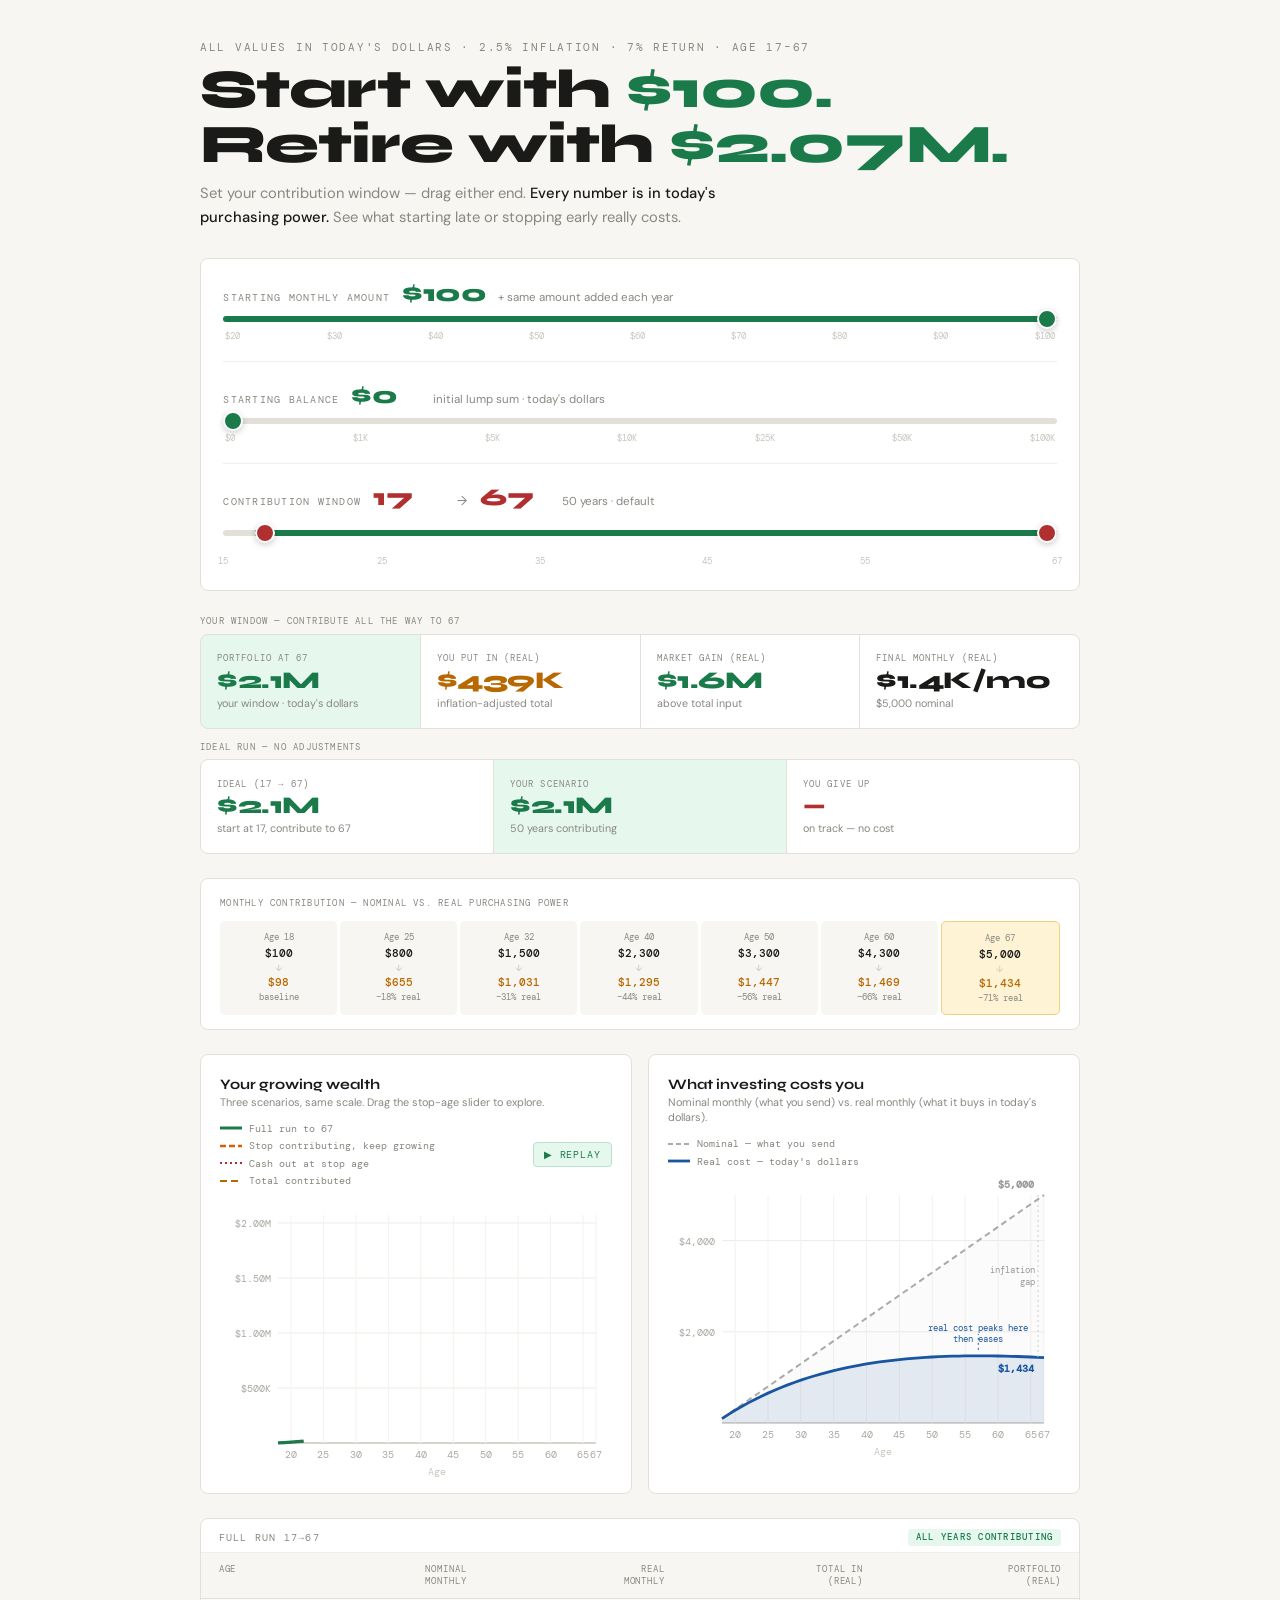
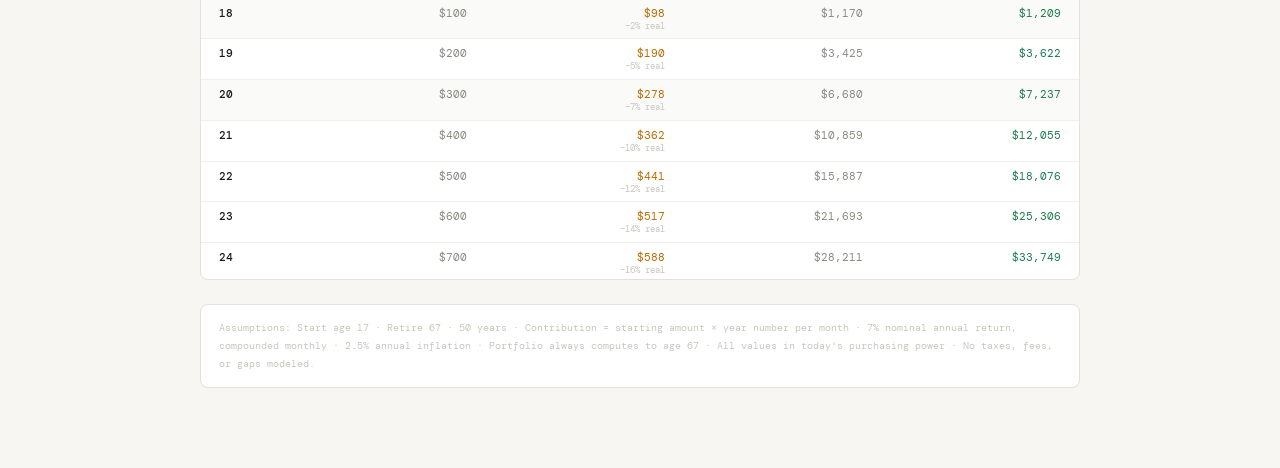
==== commit c2976a77: "fix: move pointer:coarse rules after dual-range base CSS so touch sizes apply" ====
--- a/hundred-dollar-habit.html
+++ b/hundred-dollar-habit.html
@@ -148,6 +148,7 @@
   .st-val{font-size:1.2rem}
   .subtitle{font-size:.85rem}
 }
+
 /* Dual-handle range slider */
 .dual-range{position:relative;height:22px;margin:2px 0}
 .dual-track{position:absolute;top:50%;left:0;right:0;height:6px;border-radius:3px;transform:translateY(-50%);pointer-events:none;background:var(--border)}
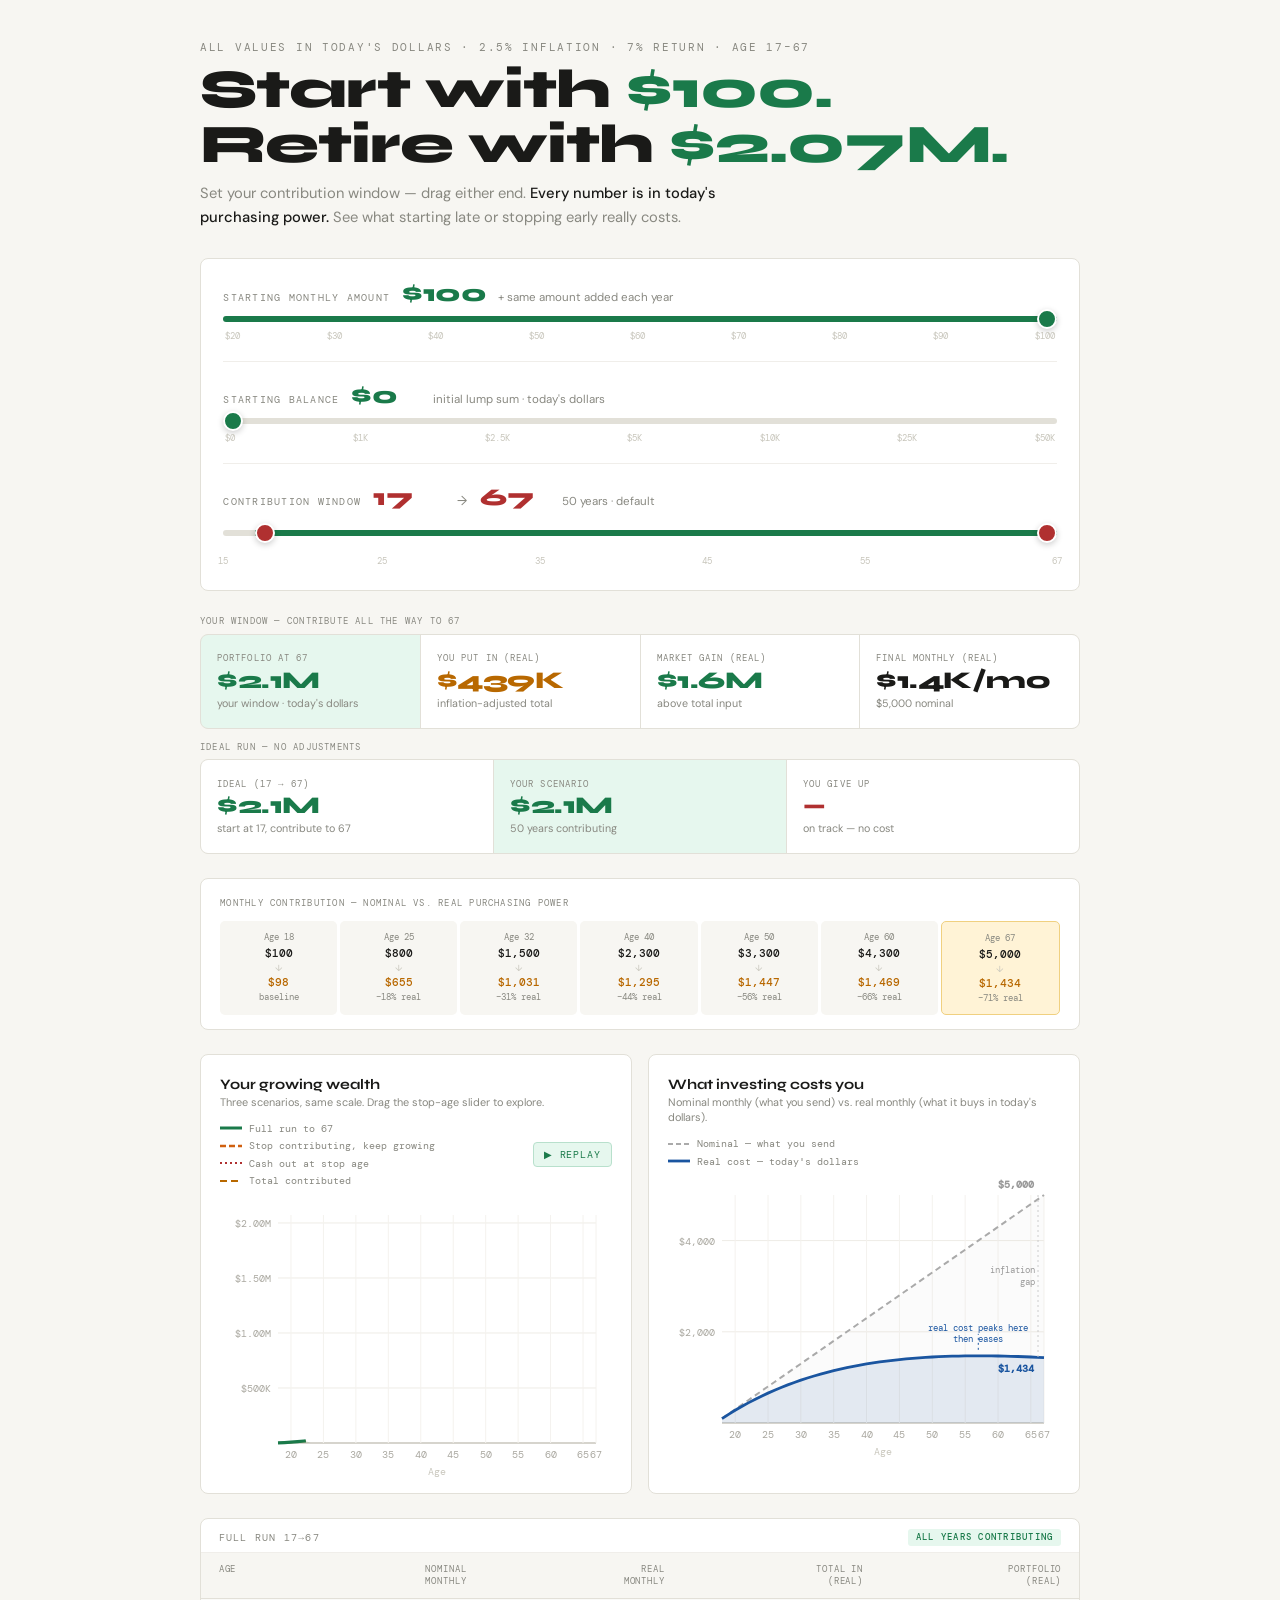
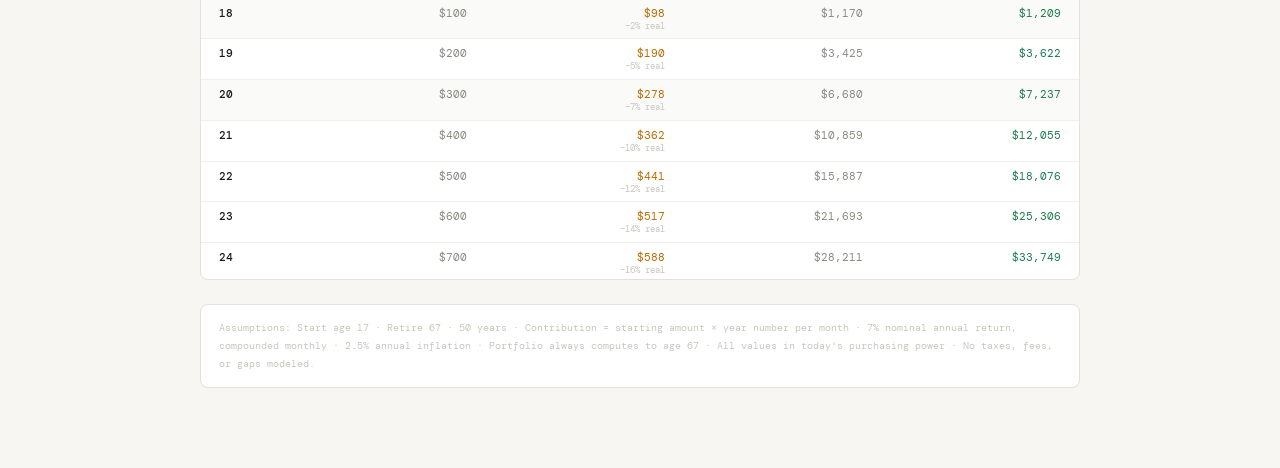
==== commit 7a4b6175: "feat: upside state for comparison stats + rescale starting balance to $50K max Starting at 15 or 16 " ====
--- a/hundred-dollar-habit.html
+++ b/hundred-dollar-habit.html
@@ -148,7 +148,6 @@
   .st-val{font-size:1.2rem}
   .subtitle{font-size:.85rem}
 }
-
 /* Dual-handle range slider */
 .dual-range{position:relative;height:22px;margin:2px 0}
 .dual-track{position:absolute;top:50%;left:0;right:0;height:6px;border-radius:3px;transform:translateY(-50%);pointer-events:none;background:var(--border)}
@@ -203,7 +202,7 @@
     </div>
     <input type="range" class="green-track" id="init-slider" min="0" max="6" value="0" step="1">
     <div class="slider-ticks">
-      <span>$0</span><span>$1K</span><span>$5K</span><span>$10K</span><span>$25K</span><span>$50K</span><span>$100K</span>
+      <span>$0</span><span>$1K</span><span>$2.5K</span><span>$5K</span><span>$10K</span><span>$25K</span><span>$50K</span>
     </div>
   </div>
   <hr class="slider-divider">
@@ -416,8 +415,9 @@
   // comparison stats: always baseline vs. your actual scenario (with stopAge applied)
   const baseP=baselinePort(startAmt);
   const yourP=stopRows[stopRows.length-1].portReal;
-  const costP=Math.max(0,baseP-yourP);
-  const costPct=Math.round(costP/baseP*100);
+  const diffP=yourP-baseP;
+  const ahead=diffP>0;
+  const diffPct=Math.round(Math.abs(diffP)/baseP*100);
   const windowDesc=isDefault?`${yrs} years contributing`:
     isFullRun?`start ${startAge}, contribute to 67`:
     startAge===17?`stop at ${stopAge}, coast to 67`:
@@ -425,14 +425,17 @@
 
   document.getElementById('stop-stats-label').textContent=
     isDefault?'Ideal run — no adjustments':
+    ahead?'Head start vs. ideal (17→67)':
     startAge>17&&stopAge<EA?'Your window vs. ideal (17→67)':
     startAge>17?`Late start vs. ideal (17→67)`:
     `Early stop vs. ideal (17→67)`;
 
   document.getElementById('stats-stop').innerHTML=[
     {label:'Ideal (17 → 67)',val:ssf(baseP),cls:'g',hero:'',sub:'start at 17, contribute to 67'},
-    {label:'Your scenario',val:ssf(yourP),cls:isDefault?'g':'o',hero:isDefault?'hero-g':'hero-o',sub:windowDesc},
-    {label:'You give up',val:isDefault?'—':ssf(costP),cls:'r',hero:'',sub:isDefault?'on track — no cost':`${costPct}% of the ideal pot`},
+    {label:'Your scenario',val:ssf(yourP),cls:isDefault||ahead?'g':'o',hero:isDefault||ahead?'hero-g':'hero-o',sub:windowDesc},
+    ahead
+      ?{label:'You gain',val:'+'+ssf(diffP),cls:'g',hero:'',sub:`${diffPct}% above the ideal pot`}
+      :{label:'You give up',val:isDefault?'—':ssf(-diffP),cls:'r',hero:'',sub:isDefault?'on track — no cost':`${diffPct}% of the ideal pot`},
   ].map(x=>`<div class="stat ${x.hero}"><div class="st-label">${x.label}</div><div class="st-val ${x.cls}">${x.val}</div><div class="st-sub">${x.sub}</div></div>`).join('');
 
   // decay strip: ages within the contribution window
@@ -505,7 +508,7 @@
 const startAgeSlider=document.getElementById('start-age-slider');
 const stopAgeSlider=document.getElementById('stop-age-slider');
 const amounts=[20,30,40,50,60,70,80,90,100];
-const initAmounts=[0,1000,5000,10000,25000,50000,100000];
+const initAmounts=[0,1000,2500,5000,10000,25000,50000];
 
 function pct(slider){
   return ((+slider.value - +slider.min)/(+slider.max - +slider.min)*100)+'%';
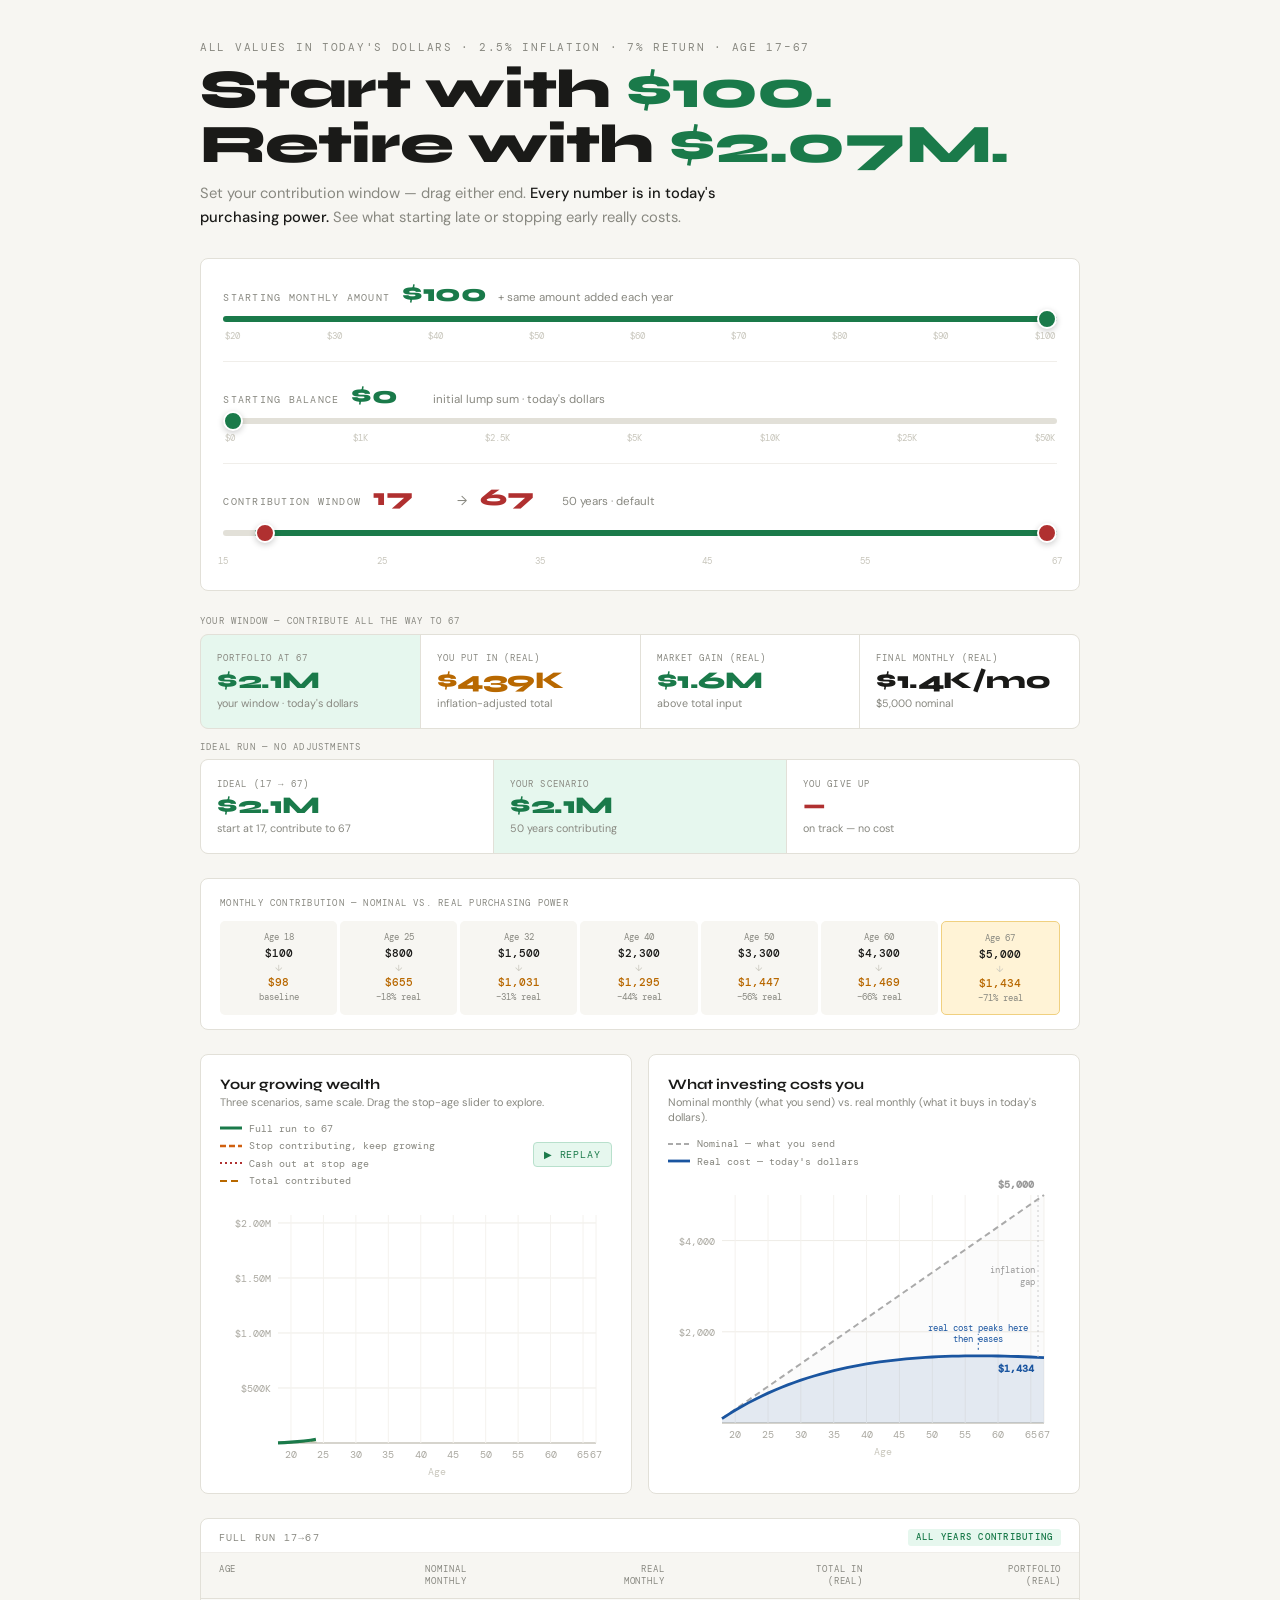
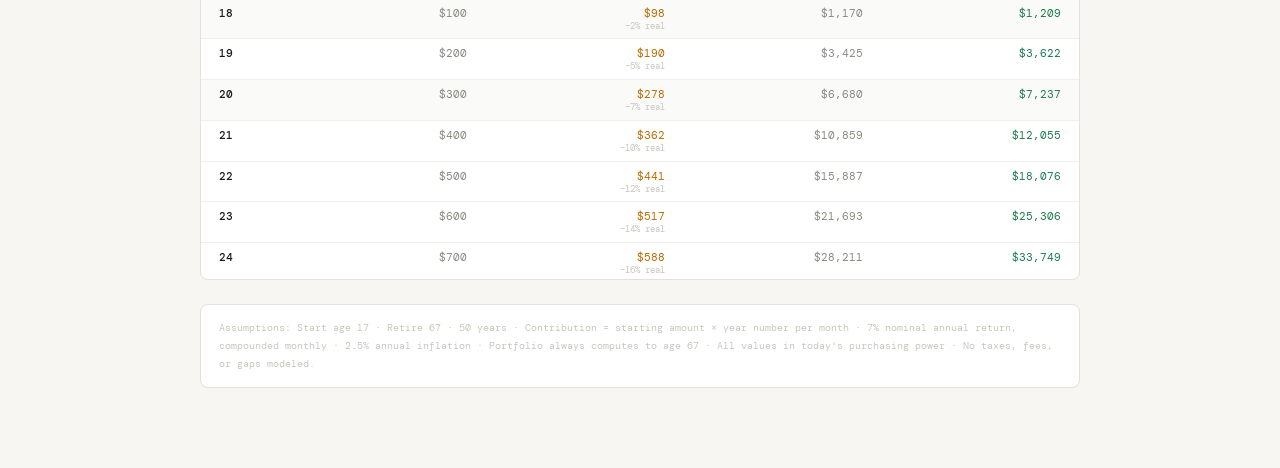
==== commit 8a1add82: "feat: upside state for comparison stats + rescale starting balance to $50K max Starting at 15 or 16 " ====
--- a/hundred-dollar-habit.html
+++ b/hundred-dollar-habit.html
@@ -148,6 +148,7 @@
   .st-val{font-size:1.2rem}
   .subtitle{font-size:.85rem}
 }
+
 /* Dual-handle range slider */
 .dual-range{position:relative;height:22px;margin:2px 0}
 .dual-track{position:absolute;top:50%;left:0;right:0;height:6px;border-radius:3px;transform:translateY(-50%);pointer-events:none;background:var(--border)}
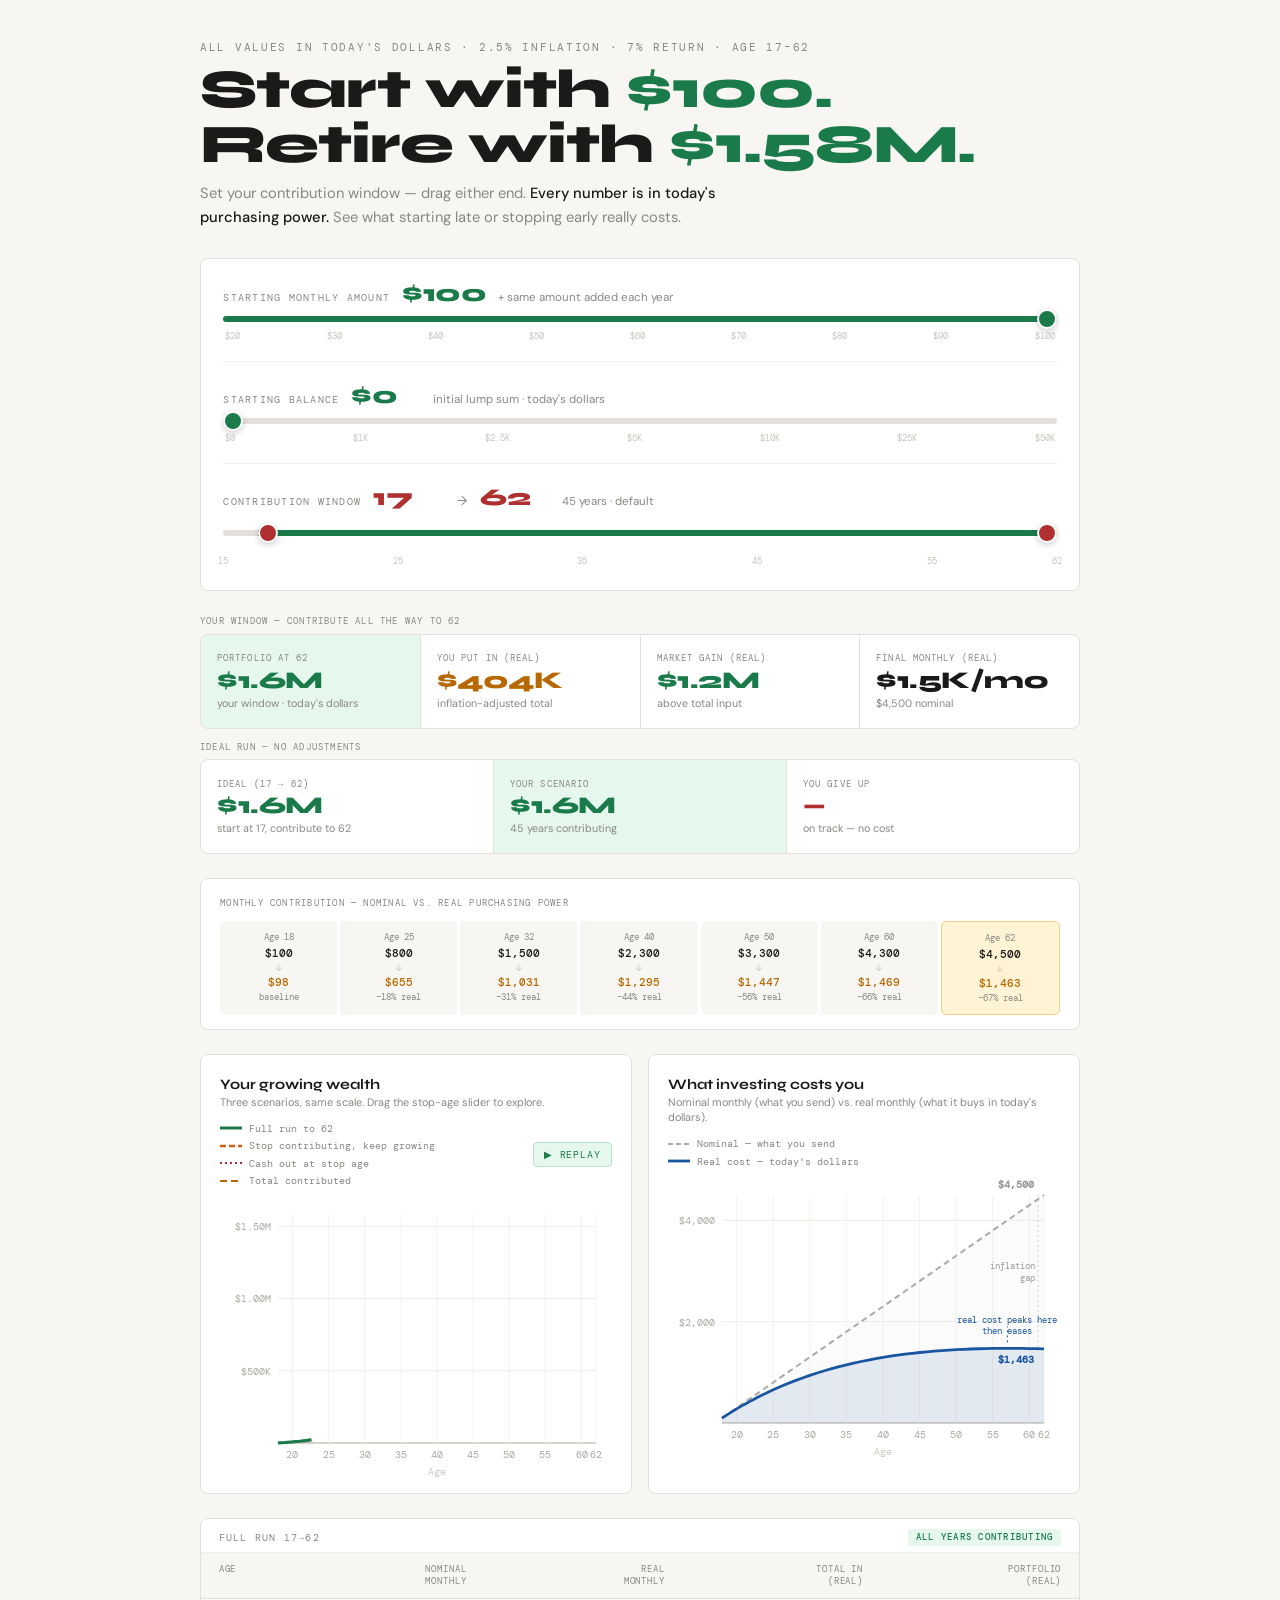
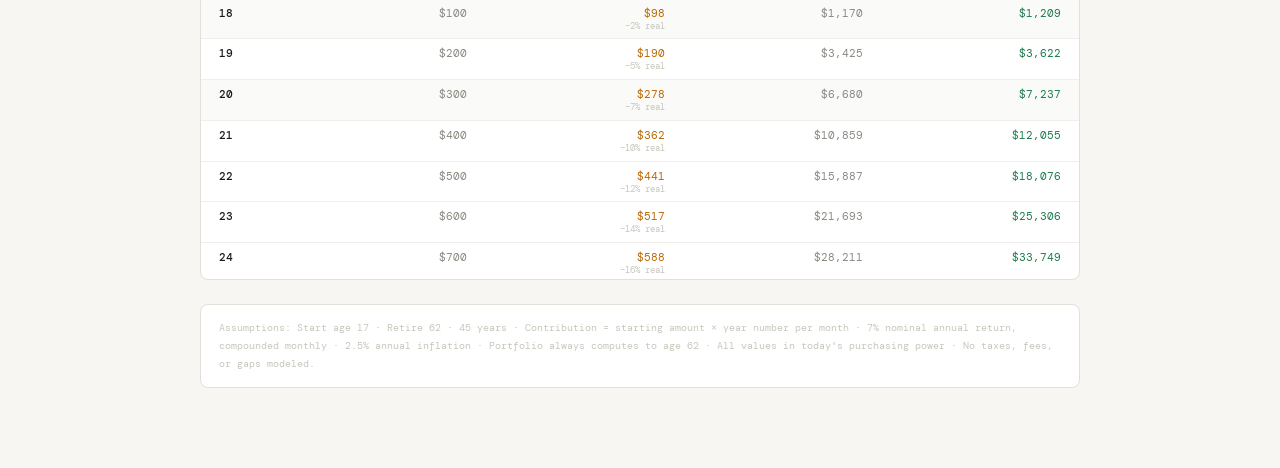
==== commit 6422b1f3: "Change retirement baseline from age 67 to 62 Updates EA constant, default stopAge, all slider ranges" ====
--- a/hundred-dollar-habit.html
+++ b/hundred-dollar-habit.html
@@ -148,7 +148,6 @@
   .st-val{font-size:1.2rem}
   .subtitle{font-size:.85rem}
 }
-
 /* Dual-handle range slider */
 .dual-range{position:relative;height:22px;margin:2px 0}
 .dual-track{position:absolute;top:50%;left:0;right:0;height:6px;border-radius:3px;transform:translateY(-50%);pointer-events:none;background:var(--border)}
@@ -176,7 +175,7 @@
 <body>
 <div class="wrap">
 
-<p class="eyebrow" id="eyebrow">All Values in Today's Dollars · 2.5% Inflation · 7% Return · Age 17–67</p>
+<p class="eyebrow" id="eyebrow">All Values in Today's Dollars · 2.5% Inflation · 7% Return · Age 17–62</p>
 <h1>Start with <em id="h1-amount">$100.</em><br>Retire with <em id="h1-result">$2.1M.</em></h1>
 <p class="subtitle">Set your contribution window — drag either end. <strong>Every number is in today's purchasing power.</strong> See what starting late or stopping early really costs.</p>
 
@@ -212,27 +211,27 @@
       <span class="slider-label">Contribution window</span>
       <span class="slider-val red" id="start-age-display">17</span>
       <span class="slider-sub" style="font-size:.82rem;padding:0 .1rem">→</span>
-      <span class="slider-val red" id="stop-age-display">67</span>
-      <span class="slider-sub" id="window-sub">50 years · default</span>
+      <span class="slider-val red" id="stop-age-display">62</span>
+      <span class="slider-sub" id="window-sub">45 years · default</span>
     </div>
     <div class="dual-range">
       <div class="dual-track" id="dual-track"></div>
-      <input type="range" id="start-age-slider" min="15" max="67" value="17" step="1">
-      <input type="range" id="stop-age-slider" min="15" max="67" value="67" step="1">
+      <input type="range" id="start-age-slider" min="15" max="62" value="17" step="1">
+      <input type="range" id="stop-age-slider" min="15" max="62" value="62" step="1">
     </div>
     <div class="window-ticks">
       <span style="left:0%">15</span>
-      <span style="left:19%">25</span>
-      <span style="left:38%">35</span>
-      <span style="left:58%">45</span>
-      <span style="left:77%">55</span>
-      <span style="left:100%">67</span>
+      <span style="left:21%">25</span>
+      <span style="left:43%">35</span>
+      <span style="left:64%">45</span>
+      <span style="left:85%">55</span>
+      <span style="left:100%">62</span>
     </div>
   </div>
 </div>
 
 <!-- FULL-RUN STATS -->
-<div class="stats-label" id="full-stats-label">Your window — contribute all the way to 67</div>
+<div class="stats-label" id="full-stats-label">Your window — contribute all the way to 62</div>
 <div class="stats-full" id="stats-full"></div>
 
 <!-- COMPARISON STATS -->
@@ -252,7 +251,7 @@
     <div class="cp-sub">Three scenarios, same scale. Drag the stop-age slider to explore.</div>
     <div style="display:flex;align-items:center;justify-content:space-between;flex-wrap:wrap;gap:.5rem">
       <div class="legend">
-        <div class="li"><div class="li-sw"><svg><line x1="0" y1="6" x2="22" y2="6" stroke="#1a7a4a" stroke-width="3"/></svg></div>Full run to 67</div>
+        <div class="li"><div class="li-sw"><svg><line x1="0" y1="6" x2="22" y2="6" stroke="#1a7a4a" stroke-width="3"/></svg></div>Full run to 62</div>
         <div class="li"><div class="li-sw"><svg><line x1="0" y1="6" x2="22" y2="6" stroke="#d06010" stroke-width="2.5" stroke-dasharray="6,3"/></svg></div>Stop contributing, keep growing</div>
         <div class="li"><div class="li-sw"><svg><line x1="0" y1="6" x2="22" y2="6" stroke="#b03030" stroke-width="2" stroke-dasharray="2,3"/></svg></div>Cash out at stop age</div>
         <div class="li"><div class="li-sw"><svg><line x1="0" y1="6" x2="22" y2="6" stroke="#b86800" stroke-width="1.8" stroke-dasharray="7,4"/></svg></div>Total contributed</div>
@@ -285,15 +284,15 @@
 </div>
 
 <div class="footnote" id="footnote">
-  Assumptions: Start age 17 · Retire 67 · 50 years · Contribution = starting amount × year number per month · 7% nominal annual return, compounded monthly · 2.5% annual inflation · Portfolio always computes to age 67 · All values in today's purchasing power · No taxes, fees, or gaps modeled.
+  Assumptions: Start age 17 · Retire 62 · 45 years · Contribution = starting amount × year number per month · 7% nominal annual return, compounded monthly · 2.5% annual inflation · Portfolio always computes to age 62 · All values in today's purchasing power · No taxes, fees, or gaps modeled.
 </div>
 </div>
 <div id="tip"></div>
 
 <script>
 // ── MODEL ─────────────────────────────────────────────────
-const EA=67, MN=0.07/12, MI=0.025/12, WIN_MIN=15;
-let rows=[], startAmt=100, initAmt=0, startAge=17, stopAge=67, cachedStopRows=[];
+const EA=62, MN=0.07/12, MI=0.025/12, WIN_MIN=15;
+let rows=[], startAmt=100, initAmt=0, startAge=17, stopAge=62, cachedStopRows=[];
 
 function buildRows(start){
   let port=initAmt,infl=1,totNom=0;
@@ -350,7 +349,7 @@
   for(let v=step;v<=maxP*1.08;v+=step)ticks.push(v);
   return ticks;
 }
-// Reference portfolio: 17→67 full run at current startAmt (always the ideal baseline)
+// Reference portfolio: 17→62 full run at current startAmt (always the ideal baseline)
 function baselinePort(start){
   let port=initAmt,infl=1;
   for(let yr=1;yr<=EA-17;yr++){
@@ -398,16 +397,16 @@
 
   // eyebrow + heading
   document.getElementById('eyebrow').textContent=
-    `All Values in Today's Dollars · 2.5% Inflation · 7% Return · Age ${startAge}–67`;
+    `All Values in Today's Dollars · 2.5% Inflation · 7% Return · Age ${startAge}–${EA}`;
   document.getElementById('h1-amount').textContent='$'+startAmt+'.';
   document.getElementById('h1-result').textContent=sf(L.portReal)+'.';
 
-  // full-run stats (your window, always contributing to 67)
+  // full-run stats (your window, always contributing to 62)
   document.getElementById('full-stats-label').textContent=
-    isDefault?'Your window — contribute all the way to 67':
-    `Your window (${startAge}→67) — full contribution run`;
+    isDefault?'Your window — contribute all the way to 62':
+    `Your window (${startAge}→62) — full contribution run`;
   document.getElementById('stats-full').innerHTML=[
-    {label:'Portfolio at 67',val:ssf(L.portReal),cls:'g',hero:'hero-g',sub:"your window · today's dollars"},
+    {label:'Portfolio at 62',val:ssf(L.portReal),cls:'g',hero:'hero-g',sub:"your window · today's dollars"},
     {label:'You put in (real)',val:ssf(L.totReal+initAmt),cls:'a',hero:'',sub:initAmt>0?'contributions + starting balance':'inflation-adjusted total'},
     {label:'Market gain (real)',val:ssf(L.portReal-L.totReal-initAmt),cls:'g',hero:'',sub:'above total input'},
     {label:'Final monthly (real)',val:ssf(L.mReal)+'/mo',cls:'',hero:'',sub:'$'+L.mNom.toLocaleString()+' nominal'},
@@ -420,19 +419,19 @@
   const ahead=diffP>0;
   const diffPct=Math.round(Math.abs(diffP)/baseP*100);
   const windowDesc=isDefault?`${yrs} years contributing`:
-    isFullRun?`start ${startAge}, contribute to 67`:
-    startAge===17?`stop at ${stopAge}, coast to 67`:
-    `age ${startAge}→${stopAge}, coast to 67`;
+    isFullRun?`start ${startAge}, contribute to 62`:
+    startAge===17?`stop at ${stopAge}, coast to 62`:
+    `age ${startAge}→${stopAge}, coast to 62`;
 
   document.getElementById('stop-stats-label').textContent=
     isDefault?'Ideal run — no adjustments':
-    ahead?'Head start vs. ideal (17→67)':
-    startAge>17&&stopAge<EA?'Your window vs. ideal (17→67)':
-    startAge>17?`Late start vs. ideal (17→67)`:
-    `Early stop vs. ideal (17→67)`;
+    ahead?'Head start vs. ideal (17→62)':
+    startAge>17&&stopAge<EA?'Your window vs. ideal (17→62)':
+    startAge>17?`Late start vs. ideal (17→62)`:
+    `Early stop vs. ideal (17→62)`;
 
   document.getElementById('stats-stop').innerHTML=[
-    {label:'Ideal (17 → 67)',val:ssf(baseP),cls:'g',hero:'',sub:'start at 17, contribute to 67'},
+    {label:'Ideal (17 → 62)',val:ssf(baseP),cls:'g',hero:'',sub:'start at 17, contribute to 62'},
     {label:'Your scenario',val:ssf(yourP),cls:isDefault||ahead?'g':'o',hero:isDefault||ahead?'hero-g':'hero-o',sub:windowDesc},
     ahead
       ?{label:'You gain',val:'+'+ssf(diffP),cls:'g',hero:'',sub:`${diffPct}% above the ideal pot`}
@@ -441,13 +440,13 @@
 
   // decay strip: ages within the contribution window
   const decPool=[startAge+1,25,32,40,50,60].filter(a=>a>startAge&&a<=stopAge);
-  const decAges=[...new Set([startAge+1,...decPool,...(stopAge<EA?[stopAge]:[]),67])].sort((a,b)=>a-b);
+  const decAges=[...new Set([startAge+1,...decPool,...(stopAge<EA?[stopAge]:[]),EA])].sort((a,b)=>a-b);
   document.getElementById('decay-row').innerHTML=decAges.map(age=>{
     const d=rows.find(r=>r.age===age)||rows[0];
     const pct=Math.round((1-d.mReal/d.mNom)*100);
-    const isStop=age===stopAge&&age!==67;
+    const isStop=age===stopAge&&age!==EA;
     const isFirst=age===decAges[0];
-    return `<div class="dc${isStop||age===67?' last':''}">
+    return `<div class="dc${isStop||age===EA?' last':''}">
       <div class="dc-age">Age ${age}${isStop?' ★':''}</div>
       <div class="dc-nom">$${d.mNom.toLocaleString()}</div>
       <div class="dc-arr">↓</div>
@@ -458,10 +457,10 @@
 
   // table
   const modeLabel=document.getElementById('table-mode-label');
-  const hiSet=new Set([18,20,25,30,35,40,45,50,55,60,65,67]);
+  const hiSet=new Set([18,20,25,30,35,40,45,50,55,60,62]);
 
   if(isFullRun){
-    modeLabel.innerHTML=`Full run ${startAge}→67 <span class="badge badge-full">all years contributing</span>`;
+    modeLabel.innerHTML=`Full run ${startAge}→62 <span class="badge badge-full">all years contributing</span>`;
     document.getElementById('tbody').innerHTML=rows.map(r=>{
       const e=Math.round((1-r.mReal/r.mNom)*100);
       return `<div class="trow${hiSet.has(r.age)?' hi':''}">
@@ -473,7 +472,7 @@
       </div>`;
     }).join('');
   }else{
-    modeLabel.innerHTML=`Stop at ${stopAge}, coast to 67 <span class="badge badge-stop">★ = stop point</span>`;
+    modeLabel.innerHTML=`Stop at ${stopAge}, coast to 62 <span class="badge badge-stop">★ = stop point</span>`;
     let dividerInserted=false;
     document.getElementById('tbody').innerHTML=rows.map((r,i)=>{
       const sr=stopRows[i];
@@ -483,7 +482,7 @@
       let divider='';
       if(isCoasting&&!dividerInserted){
         dividerInserted=true;
-        divider=`<div class="trow-divider">▼ contributions stopped · portfolio compounding on its own to 67</div>`;
+        divider=`<div class="trow-divider">▼ contributions stopped · portfolio compounding on its own to 62</div>`;
       }
       const rowClass=isStopRow?'stop-row':isCoasting?'coasting':hiSet.has(r.age)?'hi':'';
       const monthlyCell=isCoasting
@@ -525,7 +524,7 @@
   document.getElementById('stop-age-display').textContent=stopAge;
   const yrs=stopAge-startAge;
   document.getElementById('window-sub').textContent=
-    startAge===17&&stopAge===67?`${yrs} years · default`:`${yrs} year${yrs===1?'':'s'}`;
+    startAge===17&&stopAge===EA?`${yrs} years · default`:`${yrs} year${yrs===1?'':'s'}`;
   // keep left thumb above right when handles are close, so user can always drag left
   startAgeSlider.style.zIndex=startAge>=stopAge-3?3:2;
 }
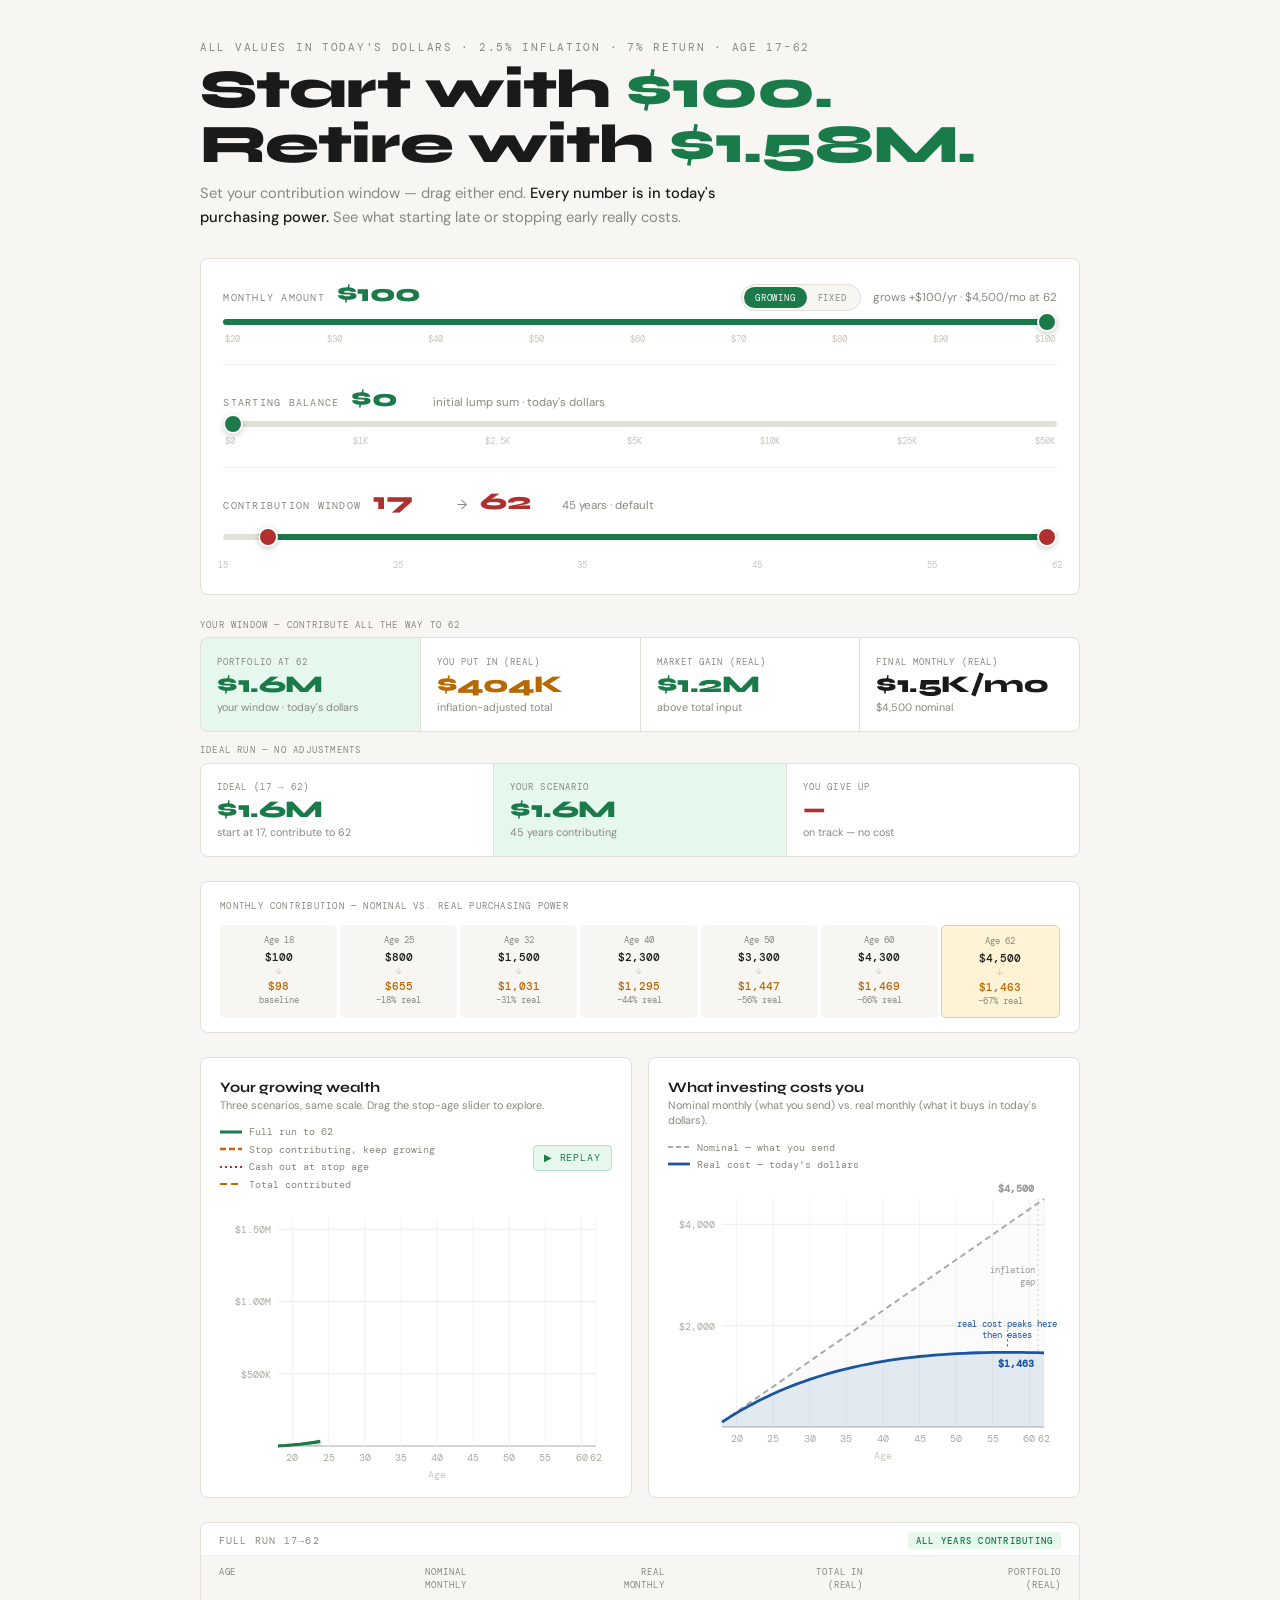
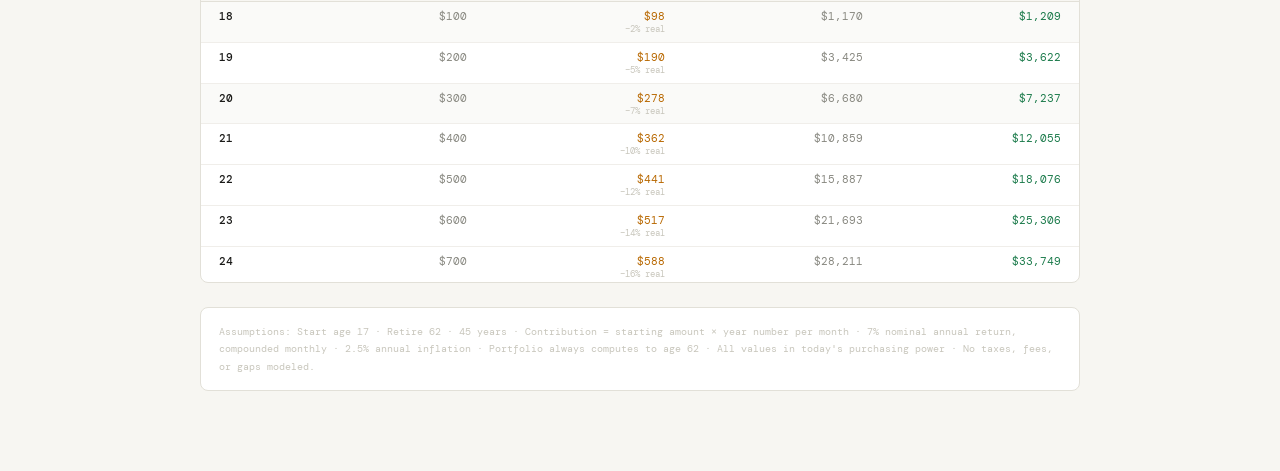
==== commit 0c598838: "Add Growing/Fixed toggle — honest headline and model Adds a mode toggle (Growing | Fixed) to the amo" ====
--- a/hundred-dollar-habit.html
+++ b/hundred-dollar-habit.html
@@ -158,6 +158,12 @@
 .window-ticks{position:relative;height:16px;margin-top:1px}
 .window-ticks span{position:absolute;transform:translateX(-50%);font-family:var(--mono);font-size:.56rem;color:var(--faint)}
 
+/* Growing / Fixed mode toggle */
+.mode-toggle{display:inline-flex;background:var(--bg);border:1px solid var(--border);border-radius:20px;padding:2px;margin-left:auto;flex-shrink:0}
+.mode-toggle .mo{font-family:var(--mono);font-size:.57rem;letter-spacing:.08em;text-transform:uppercase;padding:.28rem .7rem;border-radius:16px;border:none;background:transparent;color:var(--muted);cursor:pointer;transition:background .15s,color .15s;white-space:nowrap}
+.mode-toggle .mo.active[data-mode="grow"]{background:var(--green);color:#fff}
+.mode-toggle .mo.active[data-mode="flat"]{background:var(--amber);color:#fff}
+
 /* bigger touch targets on touch devices — must come after base slider rules */
 @media(pointer:coarse){
   .slider-row>input[type=range]{height:26px;background-clip:content-box;padding:10px 0}
@@ -176,16 +182,20 @@
 <div class="wrap">
 
 <p class="eyebrow" id="eyebrow">All Values in Today's Dollars · 2.5% Inflation · 7% Return · Age 17–62</p>
-<h1>Start with <em id="h1-amount">$100.</em><br>Retire with <em id="h1-result">$2.1M.</em></h1>
+<h1><span id="h1-verb">Start with</span> <em id="h1-amount">$100.</em><br>Retire with <em id="h1-result">$2.1M.</em></h1>
 <p class="subtitle">Set your contribution window — drag either end. <strong>Every number is in today's purchasing power.</strong> See what starting late or stopping early really costs.</p>
 
 <!-- SLIDERS -->
 <div class="sliders-wrap">
   <div class="slider-row">
     <div class="slider-top">
-      <span class="slider-label">Starting monthly amount</span>
+      <span class="slider-label">Monthly amount</span>
       <span class="slider-val green" id="amt-display">$100</span>
-      <span class="slider-sub">+ same amount added each year</span>
+      <div class="mode-toggle" id="mode-toggle">
+        <button class="mo active" data-mode="grow">Growing</button>
+        <button class="mo" data-mode="flat">Fixed</button>
+      </div>
+      <span class="slider-sub" id="amt-sub">grows +$100/yr · $4,500/mo at 62</span>
     </div>
     <input type="range" class="green-track" id="amt-slider" min="1" max="9" value="9" step="1">
     <div class="slider-ticks">
@@ -293,12 +303,13 @@
 // ── MODEL ─────────────────────────────────────────────────
 const EA=62, MN=0.07/12, MI=0.025/12, WIN_MIN=15;
 let rows=[], startAmt=100, initAmt=0, startAge=17, stopAge=62, cachedStopRows=[];
+let escalate=true; // true = contribution grows +$start/yr; false = flat $start/mo
 
 function buildRows(start){
   let port=initAmt,infl=1,totNom=0;
   const r=[];
   for(let yr=1;yr<=EA-startAge;yr++){
-    const mNom=start*yr;
+    const mNom=escalate?start*yr:start;
     for(let m=0;m<12;m++){
       port=port*(1+MN)+mNom;
       totNom+=mNom;
@@ -316,7 +327,7 @@
   const r=[];
   for(let yr=1;yr<=EA-startAge;yr++){
     const age=startAge+yr;
-    const mNom=age<=sAge?start*yr:0;
+    const mNom=age<=sAge?(escalate?start*yr:start):0;
     for(let m=0;m<12;m++){
       port=port*(1+MN)+mNom;
       totNom+=mNom;
@@ -353,7 +364,7 @@
 function baselinePort(start){
   let port=initAmt,infl=1;
   for(let yr=1;yr<=EA-17;yr++){
-    const mNom=start*yr;
+    const mNom=escalate?start*yr:start;
     for(let m=0;m<12;m++){port=port*(1+MN)+mNom;infl*=(1+MI);}
   }
   return port/infl;
@@ -398,8 +409,13 @@
   // eyebrow + heading
   document.getElementById('eyebrow').textContent=
     `All Values in Today's Dollars · 2.5% Inflation · 7% Return · Age ${startAge}–${EA}`;
-  document.getElementById('h1-amount').textContent='$'+startAmt+'.';
+  document.getElementById('h1-verb').textContent=escalate?'Start with':'Invest';
+  document.getElementById('h1-amount').textContent='$'+startAmt+(escalate?'.':'/mo.');
   document.getElementById('h1-result').textContent=sf(L.portReal)+'.';
+  const finalMo=escalate?startAmt*(EA-startAge):startAmt;
+  document.getElementById('amt-sub').textContent=escalate
+    ?`grows +$${startAmt}/yr · $${finalMo.toLocaleString()}/mo at ${EA}`
+    :`constant · $${startAmt}/mo every month`;
 
   // full-run stats (your window, always contributing to 62)
   document.getElementById('full-stats-label').textContent=
@@ -537,6 +553,19 @@
   update();
 });
 
+document.getElementById('mode-toggle').addEventListener('click',e=>{
+  const btn=e.target.closest('.mo');
+  if(!btn)return;
+  const next=btn.dataset.mode==='grow';
+  if(next===escalate)return;
+  escalate=next;
+  document.querySelectorAll('.mode-toggle .mo').forEach(b=>{
+    b.classList.toggle('active',b.dataset.mode===(escalate?'grow':'flat'));
+  });
+  rows=buildRows(startAmt);
+  update();
+});
+
 initSlider.addEventListener('input',()=>{
   initAmt=initAmounts[+initSlider.value];
   document.getElementById('init-display').textContent=initAmt===0?'$0':ssf(initAmt);
@@ -753,7 +782,7 @@
   ctx.restore();
 
   const peakIdx=rows.reduce((b,r,i)=>r.mReal>rows[b].mReal?i:b,0);
-  if(hover2<0){
+  if(hover2<0&&escalate){
     const px=xS(peakIdx),py=yS(rows[peakIdx].mReal);
     ctx.save();ctx.strokeStyle='#1a55a0';ctx.lineWidth=1;ctx.setLineDash([2,3]);
     ctx.beginPath();ctx.moveTo(px,py-6);ctx.lineTo(px,py-22);ctx.stroke();
@@ -761,6 +790,16 @@
     ctx.font='9px DM Mono,monospace';ctx.fillStyle='#1a55a0';ctx.textAlign='center';
     ctx.fillText('real cost peaks here',px,py-25);
     ctx.fillText('then eases',px,py-14);
+    ctx.restore();
+  }else if(hover2<0&&!escalate){
+    const midIdx=Math.floor(rows.length/2);
+    const mx=xS(midIdx),my=yS(rows[midIdx].mReal);
+    ctx.save();ctx.strokeStyle='#1a55a0';ctx.lineWidth=1;ctx.setLineDash([2,3]);
+    ctx.beginPath();ctx.moveTo(mx,my-6);ctx.lineTo(mx,my-22);ctx.stroke();
+    ctx.setLineDash([]);
+    ctx.font='9px DM Mono,monospace';ctx.fillStyle='#1a55a0';ctx.textAlign='center';
+    ctx.fillText('inflation erodes',mx,my-25);
+    ctx.fillText('real value over time',mx,my-14);
     ctx.restore();
   }
 
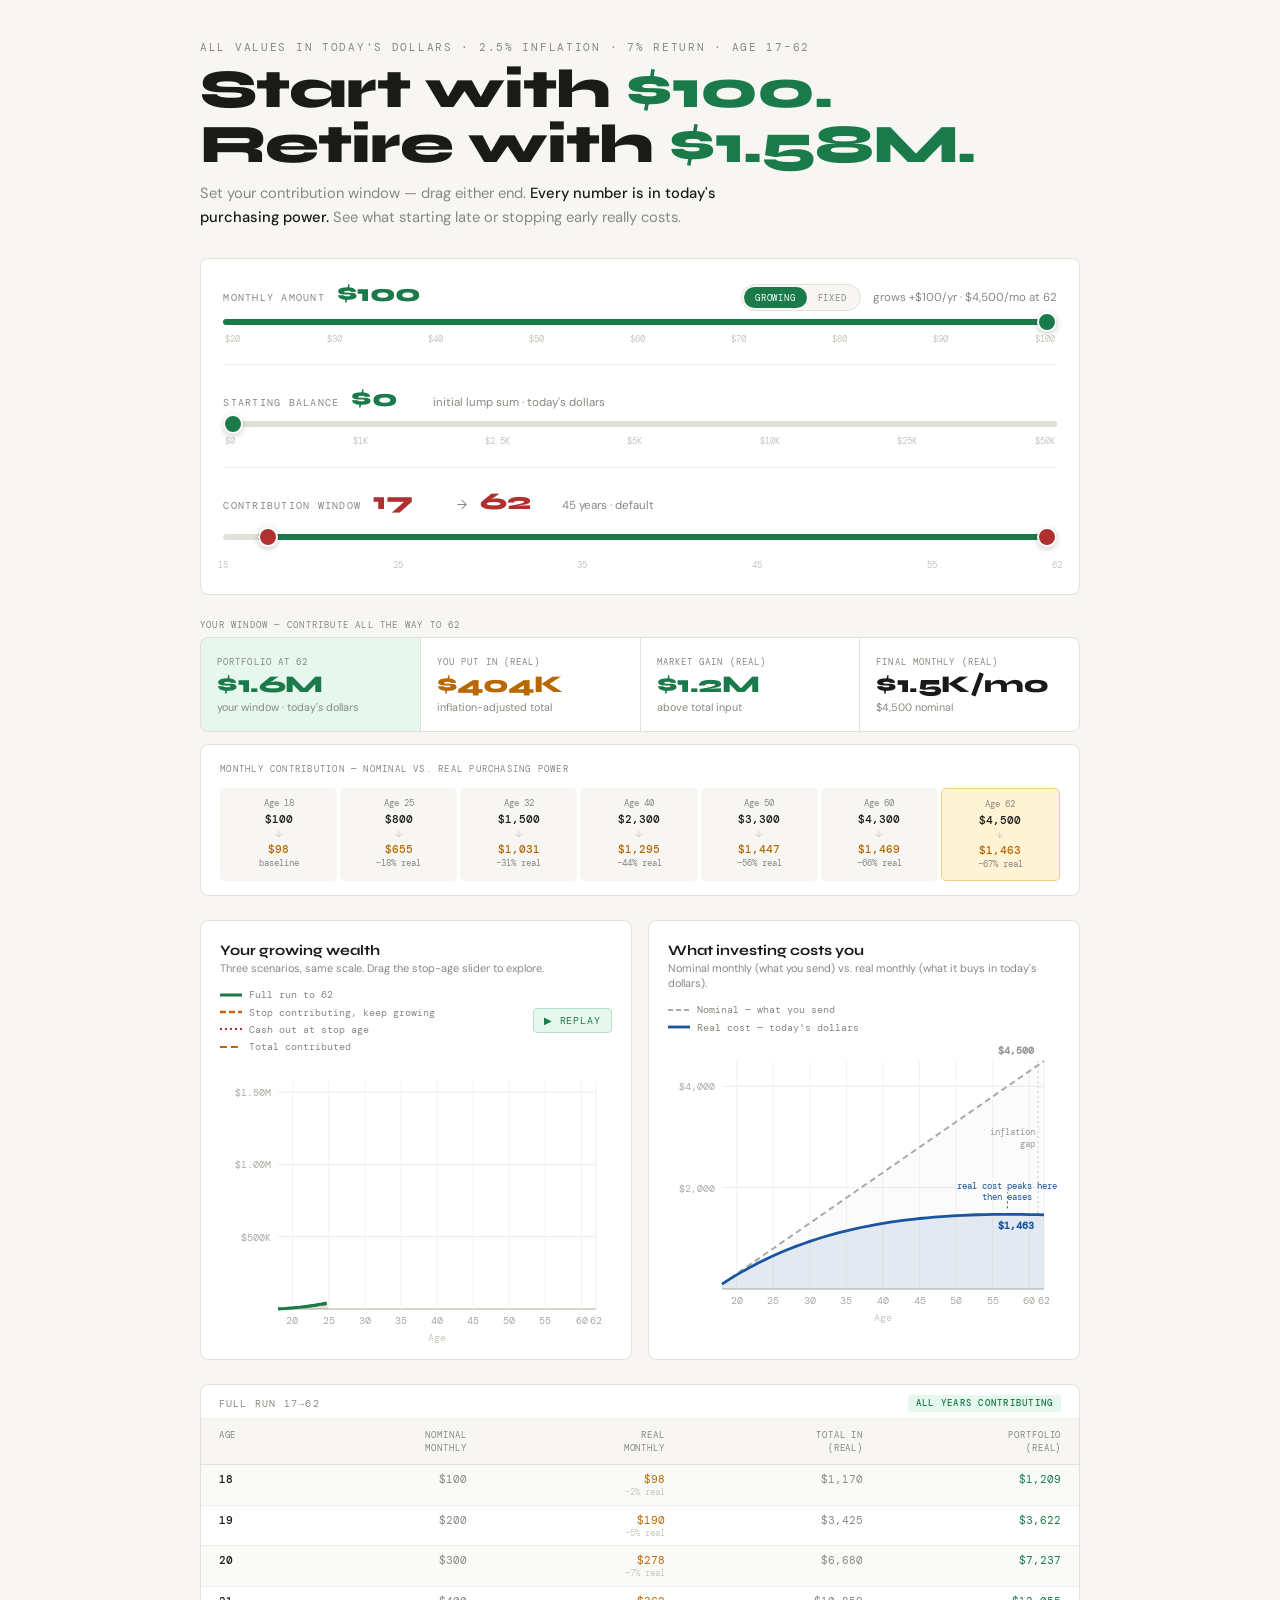
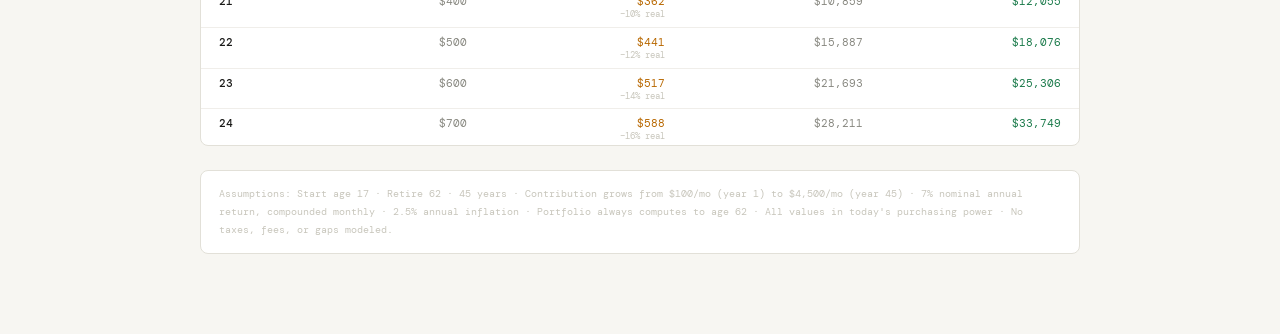
==== commit b57d6631: "Fix stale H1, hide default comparison panel, draw ideal baseline on wealth chart - Update static H1 " ====
--- a/hundred-dollar-habit.html
+++ b/hundred-dollar-habit.html
@@ -4,8 +4,8 @@
 <meta charset="UTF-8">
 <meta name="viewport" content="width=device-width, initial-scale=1.0">
 <meta name="description" content="See what happens when you invest $100 a month starting at 17 — every number in today's purchasing power.">
-<meta property="og:title" content="The $100 Habit — Retire with millions?">
-<meta property="og:description" content="Invest $100/mo starting at 17. Every number is in today's purchasing power. Drag the sliders to see what stopping early really costs.">
+<meta property="og:title" content="The $100 Habit — See what $100/mo at 17 really builds">
+<meta property="og:description" content="Start investing $100/month at 17, growing with your income — every number in today's purchasing power. Drag the sliders to see what starting late or stopping early really costs.">
 <meta property="og:type" content="website">
 <meta name="theme-color" content="#f7f6f2">
 <title>The $100 Habit</title>
@@ -182,7 +182,7 @@
 <div class="wrap">
 
 <p class="eyebrow" id="eyebrow">All Values in Today's Dollars · 2.5% Inflation · 7% Return · Age 17–62</p>
-<h1><span id="h1-verb">Start with</span> <em id="h1-amount">$100.</em><br>Retire with <em id="h1-result">$2.1M.</em></h1>
+<h1><span id="h1-verb">Start with</span> <em id="h1-amount">$100.</em><br>Retire with <em id="h1-result">$1.58M.</em></h1>
 <p class="subtitle">Set your contribution window — drag either end. <strong>Every number is in today's purchasing power.</strong> See what starting late or stopping early really costs.</p>
 
 <!-- SLIDERS -->
@@ -265,6 +265,7 @@
         <div class="li"><div class="li-sw"><svg><line x1="0" y1="6" x2="22" y2="6" stroke="#d06010" stroke-width="2.5" stroke-dasharray="6,3"/></svg></div>Stop contributing, keep growing</div>
         <div class="li"><div class="li-sw"><svg><line x1="0" y1="6" x2="22" y2="6" stroke="#b03030" stroke-width="2" stroke-dasharray="2,3"/></svg></div>Cash out at stop age</div>
         <div class="li"><div class="li-sw"><svg><line x1="0" y1="6" x2="22" y2="6" stroke="#b86800" stroke-width="1.8" stroke-dasharray="7,4"/></svg></div>Total contributed</div>
+        <div class="li" id="legend-baseline" style="display:none"><div class="li-sw"><svg><line x1="0" y1="6" x2="22" y2="6" stroke="#888880" stroke-width="1.5" stroke-dasharray="4,4"/></svg></div>Ideal start (17→62)</div>
       </div>
       <button class="replay-btn" id="replay-btn">▶ replay</button>
     </div>
@@ -302,7 +303,7 @@
 <script>
 // ── MODEL ─────────────────────────────────────────────────
 const EA=62, MN=0.07/12, MI=0.025/12, WIN_MIN=15;
-let rows=[], startAmt=100, initAmt=0, startAge=17, stopAge=62, cachedStopRows=[];
+let rows=[], startAmt=100, initAmt=0, startAge=17, stopAge=62, cachedStopRows=[], cachedBaselineRows=[];
 let escalate=true; // true = contribution grows +$start/yr; false = flat $start/mo
 
 function buildRows(start){
@@ -369,6 +370,17 @@
   }
   return port/infl;
 }
+// Full 17→62 rows for baseline comparison line on chart1
+function buildBaselineRows(start){
+  let port=initAmt,infl=1;
+  const r=[];
+  for(let yr=1;yr<=EA-17;yr++){
+    const mNom=escalate?start*yr:start;
+    for(let m=0;m<12;m++){port=port*(1+MN)+mNom;infl*=(1+MI);}
+    r.push({age:17+yr,portReal:port/infl});
+  }
+  return r;
+}
 // Dynamic x-axis age labels based on current startAge
 function chartXAges(){
   const ages=[];
@@ -400,10 +412,12 @@
 // ── UI UPDATE ─────────────────────────────────────────────
 function update(){
   cachedStopRows=buildStopRows(startAmt,stopAge);
+  cachedBaselineRows=startAge>17?buildBaselineRows(startAmt):[];
   const L=rows[rows.length-1];
   const stopRows=cachedStopRows;
   const isDefault=startAge===17&&stopAge===EA;
   const isFullRun=stopAge===EA;
+  document.getElementById('stop-stats-wrap').style.display=isDefault?'none':'';
   const yrs=stopAge-startAge;
 
   // eyebrow + heading
@@ -514,6 +528,10 @@
     }).join('');
   }
 
+  document.getElementById('legend-baseline').style.display=startAge>17?'':'none';
+  document.getElementById('footnote').textContent=escalate
+    ?`Assumptions: Start age ${startAge} · Retire ${EA} · ${EA-startAge} years · Contribution grows from $${startAmt}/mo (year 1) to $${(startAmt*(EA-startAge)).toLocaleString()}/mo (year ${EA-startAge}) · 7% nominal annual return, compounded monthly · 2.5% annual inflation · Portfolio always computes to age ${EA} · All values in today's purchasing power · No taxes, fees, or gaps modeled.`
+    :`Assumptions: Start age ${startAge} · Retire ${EA} · ${EA-startAge} years · Flat $${startAmt}/month contribution · 7% nominal annual return, compounded monthly · 2.5% annual inflation · Portfolio always computes to age ${EA} · All values in today's purchasing power · No taxes, fees, or gaps modeled.`;
   drawChart1();
   drawChart2();
 }
@@ -676,7 +694,8 @@
   const PL=58,PR=16,PT=18,PB=36,CH=H-PT-PB;
 
   const stopRows=cachedStopRows.length?cachedStopRows:buildStopRows(startAmt,stopAge);
-  const maxP=Math.max(...rows.map(r=>r.portReal));
+  const baselineFinal=cachedBaselineRows.length?cachedBaselineRows[cachedBaselineRows.length-1].portReal:0;
+  const maxP=Math.max(...rows.map(r=>r.portReal),baselineFinal);
   const yTicks=niceYTicks(maxP);
   const{xS,yS}=drawAxes(ctx,W,H,PL,PR,PT,PB,yTicks,maxP,chartXAges(),sf);
 
@@ -690,6 +709,15 @@
     areaLine(ctx,xS,yS,stopGrowVals,'#d06010',2.2,[6,3],0.06,clip);
   }
   areaLine(ctx,xS,yS,portVals,'#1a7a4a',3.2,[],0.10,clip);
+  if(startAge>17&&cachedBaselineRows.length){
+    const overlap=cachedBaselineRows.filter(br=>br.age>startAge);
+    const bVals=overlap.map(br=>br.portReal);
+    ctx.save();
+    ctx.strokeStyle='#888880';ctx.lineWidth=1.5;ctx.setLineDash([4,4]);ctx.globalAlpha=0.5;
+    clippedPath(ctx,xS,yS,bVals,clip);
+    ctx.stroke();ctx.setLineDash([]);
+    ctx.restore();
+  }
 
   // stop-age vertical line + cash-out dot
   const stopIdx=rows.findIndex(r=>r.age===stopAge);
@@ -726,6 +754,13 @@
     ctx.font='bold 10px DM Mono,monospace';ctx.textAlign='left';
     ctx.fillStyle='#1a7a4a';
     ctx.fillText(cf(L.portReal),lastX-54,yS(L.portReal)-9);
+    if(startAge>17&&cachedBaselineRows.length){
+      const blFinal=cachedBaselineRows[cachedBaselineRows.length-1].portReal;
+      const blY=yS(blFinal);
+      ctx.save();ctx.font='9px DM Mono,monospace';ctx.fillStyle='#888';ctx.textAlign='left';ctx.globalAlpha=0.7;
+      ctx.fillText('ideal: '+cf(blFinal),lastX-54,blFinal>L.portReal?blY-9:blY+14);
+      ctx.restore();
+    }
     if(stopAge<EA){
       const sL=stopRows[stopRows.length-1];
       ctx.fillStyle='#d06010';
@@ -895,6 +930,7 @@
 syncSlider(initSlider);
 syncWindowSlider();
 rows=buildRows(startAmt);
+document.getElementById('h1-result').textContent=sf(rows[rows.length-1].portReal)+'.';
 window.addEventListener('load',()=>{update();startAnim();});
 </script>
 </body>
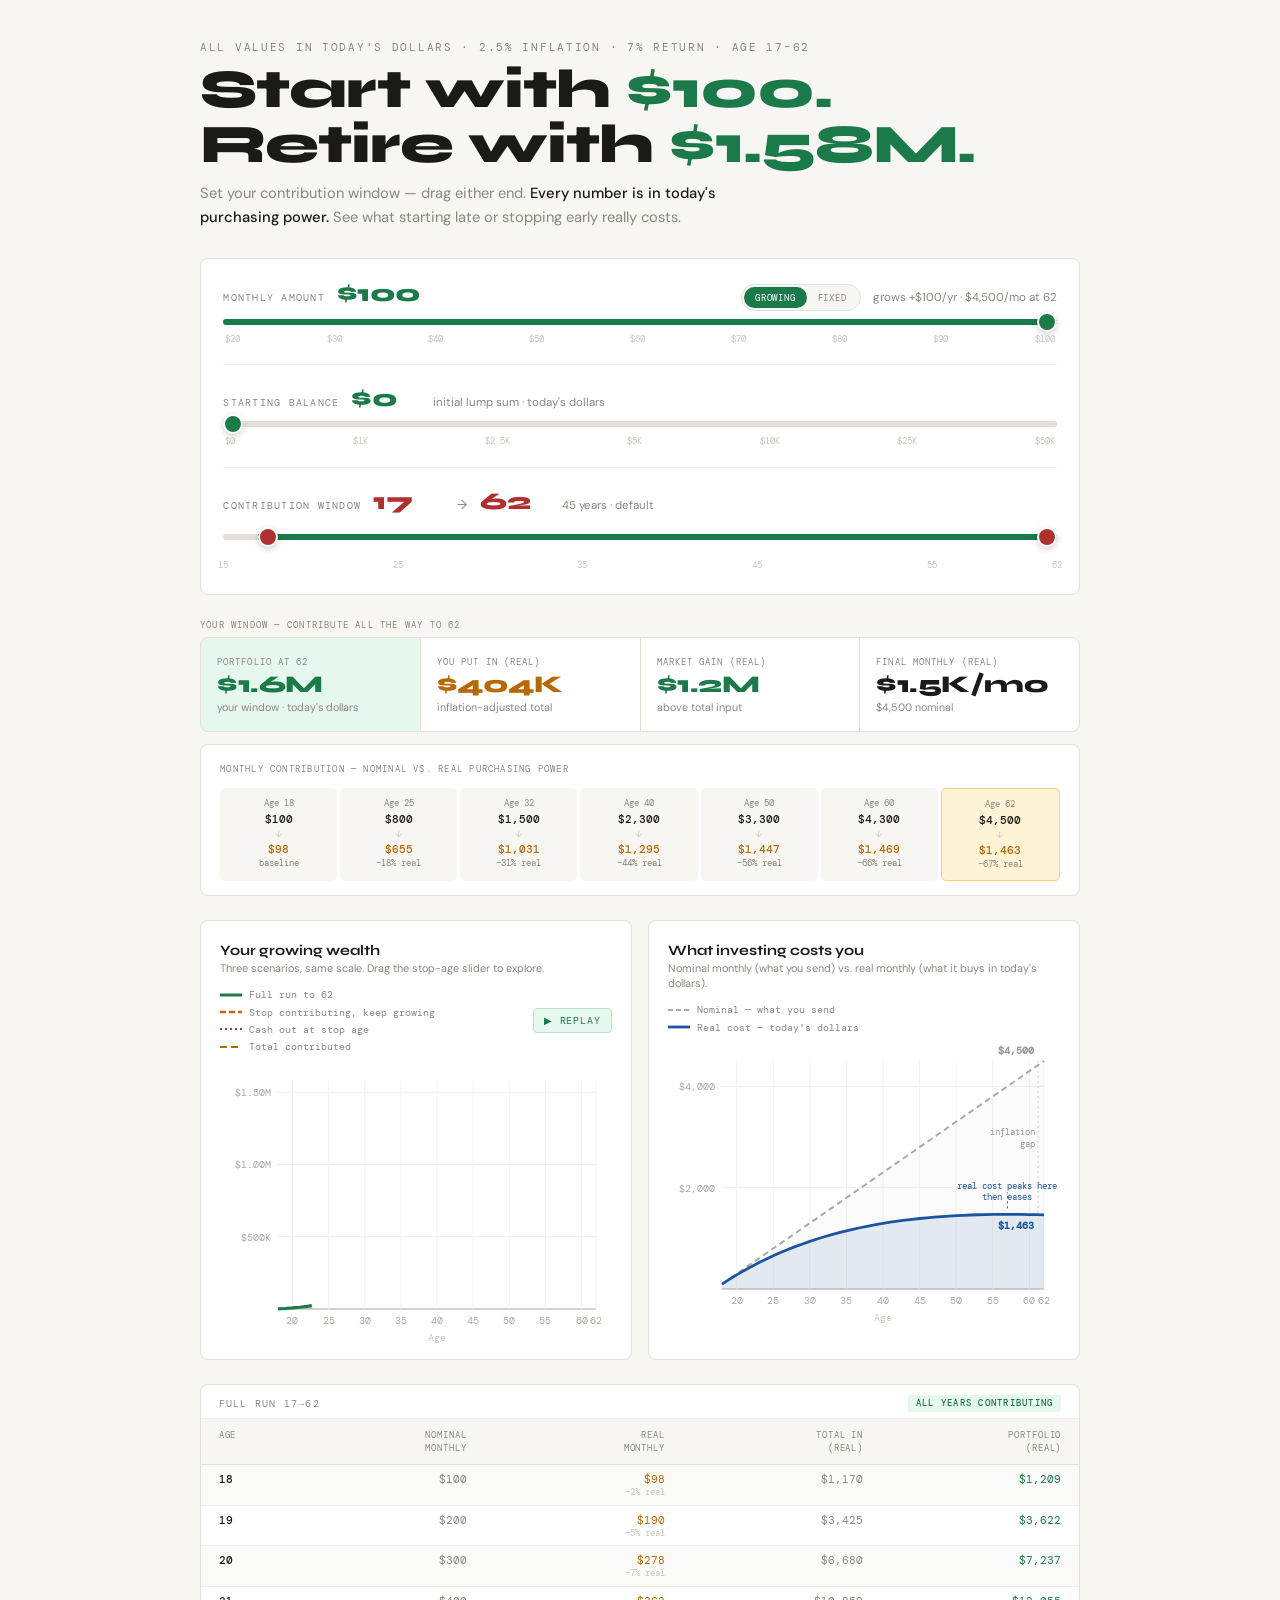
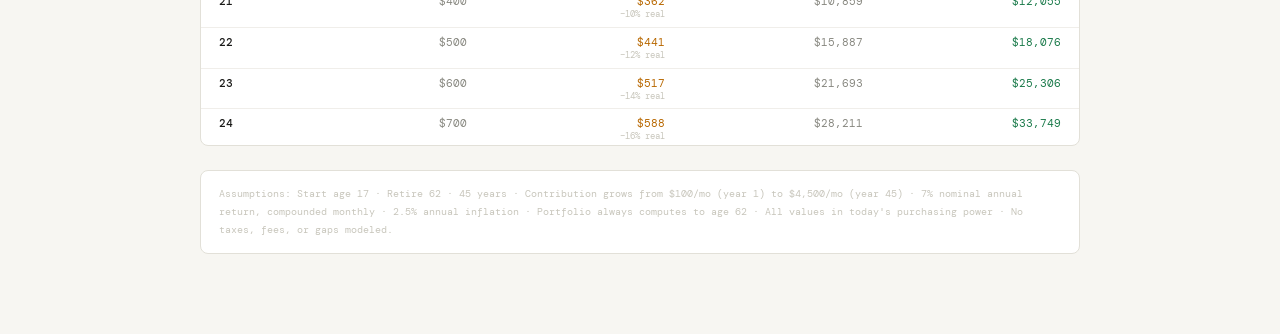
==== commit 71059402: "Fix stale H1, hide default comparison panel, draw ideal baseline on wealth chart - Update static H1 " ====
--- a/hundred-dollar-habit.html
+++ b/hundred-dollar-habit.html
@@ -295,7 +295,7 @@
 </div>
 
 <div class="footnote" id="footnote">
-  Assumptions: Start age 17 · Retire 62 · 45 years · Contribution = starting amount × year number per month · 7% nominal annual return, compounded monthly · 2.5% annual inflation · Portfolio always computes to age 62 · All values in today's purchasing power · No taxes, fees, or gaps modeled.
+  Assumptions: Start age 17 · Retire 62 · 45 years · Contribution grows from $100/mo (year 1) to $4,500/mo (year 45) · 7% nominal annual return, compounded monthly · 2.5% annual inflation · Portfolio always computes to age 62 · All values in today's purchasing power · No taxes, fees, or gaps modeled.
 </div>
 </div>
 <div id="tip"></div>
